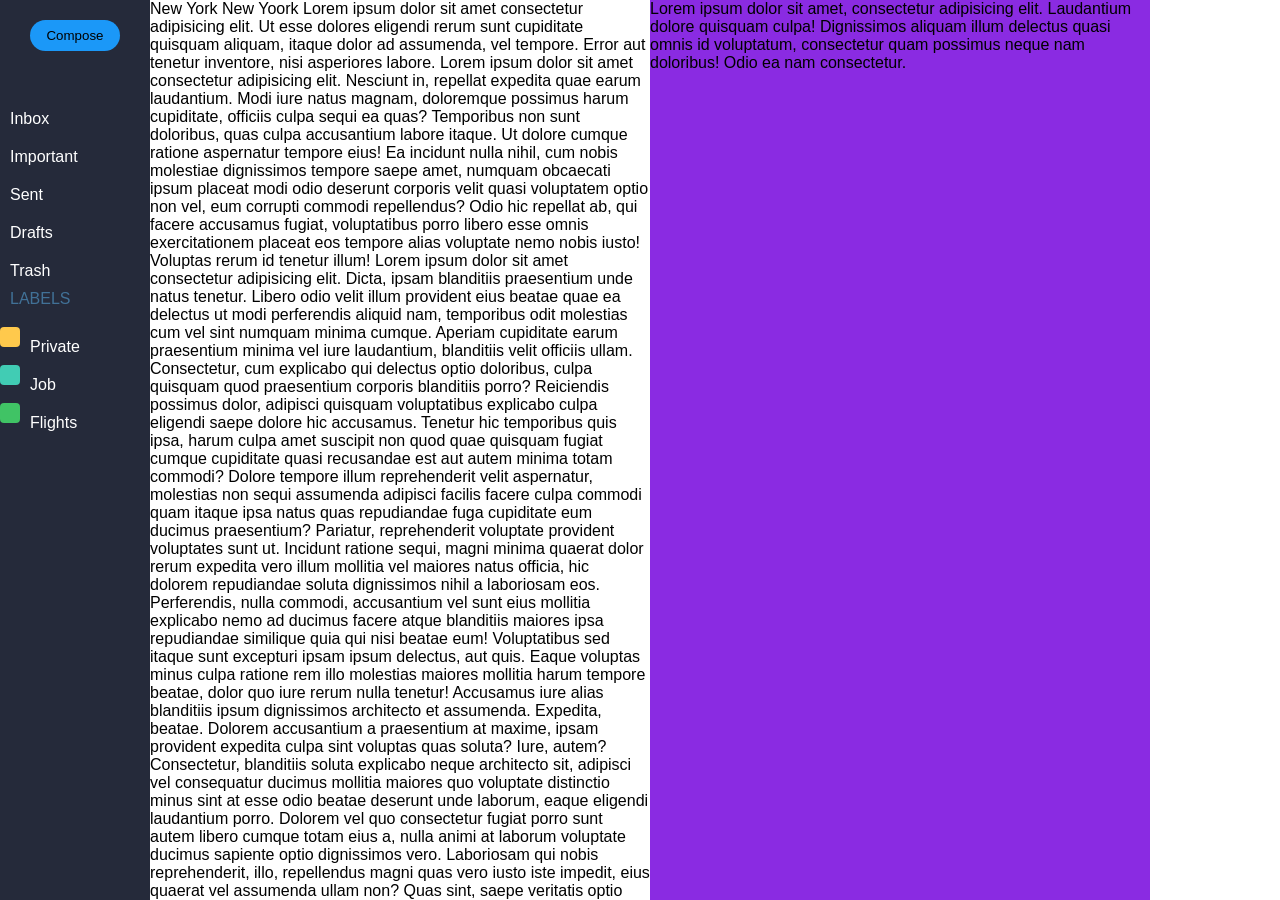
==== 07.04/index.html @ e597de8a "08.04" ====
<!DOCTYPE html>
<html lang="en">
<head>
    <meta charset="UTF-8">
    <meta http-equiv="X-UA-Compatible" content="IE=edge">
    <meta name="viewport" content="width=device-width, initial-scale=1.0">
    <title>Document</title>
    <link rel="stylesheet" href="style.css">
</head>
<body>
    <div id="menu1">
        <div id="b">
        <input type="button" value="Compose"id="button">
        </div>
        <div id="list">
        <p class="p1">Inbox</p>
        <p class="p1">Important</p>
        <p class="p1">Sent</p>
        <p class="p1">Drafts</p>
        <p class="p1">Trash</p>
        </div>
        <div id="labels">LABELS</div> 
        <div class="line"><div class="colors" id="col1"></div><p class="p2">Private</p></div>
        <div class="line"><div class="colors" id="col2"></div><p class="p2">Job</p></div>
        <div class="line"><div class="colors" id="col3"></div><p class="p2">Flights</p></div>
    </div>

    <div id="menu2">
        <div id="menu2left">
            <div class="mail">New York New Yoork Lorem ipsum dolor sit amet consectetur adipisicing elit. Ut esse dolores eligendi rerum sunt cupiditate quisquam aliquam, itaque dolor ad assumenda, vel tempore. Error aut tenetur inventore, nisi asperiores labore.
                Lorem ipsum dolor sit amet consectetur adipisicing elit. Nesciunt in, repellat expedita quae earum laudantium. Modi iure natus magnam, doloremque possimus harum cupiditate, officiis culpa sequi ea quas? Temporibus non sunt doloribus, quas culpa accusantium labore itaque. Ut dolore cumque ratione aspernatur tempore eius! Ea incidunt nulla nihil, cum nobis molestiae dignissimos tempore saepe amet, numquam obcaecati ipsum placeat modi odio deserunt corporis velit quasi voluptatem optio non vel, eum corrupti commodi repellendus? Odio hic repellat ab, qui facere accusamus fugiat, voluptatibus porro libero esse omnis exercitationem placeat eos tempore alias voluptate nemo nobis iusto! Voluptas rerum id tenetur illum!
            Lorem ipsum dolor sit amet consectetur adipisicing elit. Dicta, ipsam blanditiis praesentium unde natus tenetur. Libero odio velit illum provident eius beatae quae ea delectus ut modi perferendis aliquid nam, temporibus odit molestias cum vel sint numquam minima cumque. Aperiam cupiditate earum praesentium minima vel iure laudantium, blanditiis velit officiis ullam. Consectetur, cum explicabo qui delectus optio doloribus, culpa quisquam quod praesentium corporis blanditiis porro? Reiciendis possimus dolor, adipisci quisquam voluptatibus explicabo culpa eligendi saepe dolore hic accusamus. Tenetur hic temporibus quis ipsa, harum culpa amet suscipit non quod quae quisquam fugiat cumque cupiditate quasi recusandae est aut autem minima totam commodi? Dolore tempore illum reprehenderit velit aspernatur, molestias non sequi assumenda adipisci facilis facere culpa commodi quam itaque ipsa natus quas repudiandae fuga cupiditate eum ducimus praesentium? Pariatur, reprehenderit voluptate provident voluptates sunt ut. Incidunt ratione sequi, magni minima quaerat dolor rerum expedita vero illum mollitia vel maiores natus officia, hic dolorem repudiandae soluta dignissimos nihil a laboriosam eos. Perferendis, nulla commodi, accusantium vel sunt eius mollitia explicabo nemo ad ducimus facere atque blanditiis maiores ipsa repudiandae similique quia qui nisi beatae eum! Voluptatibus sed itaque sunt excepturi ipsam ipsum delectus, aut quis. Eaque voluptas minus culpa ratione rem illo molestias maiores mollitia harum tempore beatae, dolor quo iure rerum nulla tenetur! Accusamus iure alias blanditiis ipsum dignissimos architecto et assumenda. Expedita, beatae. Dolorem accusantium a praesentium at maxime, ipsam provident expedita culpa sint voluptas quas soluta? Iure, autem? Consectetur, blanditiis soluta explicabo neque architecto sit, adipisci vel consequatur ducimus mollitia maiores quo voluptate distinctio minus sint at esse odio beatae deserunt unde laborum, eaque eligendi laudantium porro. Dolorem vel quo consectetur fugiat porro sunt autem libero cumque totam eius a, nulla animi at laborum voluptate ducimus sapiente optio dignissimos vero. Laboriosam qui nobis reprehenderit, illo, repellendus magni quas vero iusto iste impedit, eius quaerat vel assumenda ullam non? Quas sint, saepe veritatis optio dicta praesentium atque consequuntur dignissimos? Amet ipsa aspernatur culpa perferendis, atque voluptatum impedit mollitia facere quam rem earum ipsum ipsam molestiae recusandae est perspiciatis a inventore quaerat nobis enim. Ab error voluptates vero animi iure fugiat rem, laborum amet mollitia. Praesentium incidunt omnis minima distinctio! Aperiam, sequi atque quam magnam quia numquam non odio in, consectetur aspernatur labore dicta ipsum facilis! Reiciendis quibusdam totam magni nam doloremque, alias quia velit dignissimos possimus et saepe quam expedita, incidunt adipisci nisi debitis, ducimus assumenda! Corporis quisquam at nisi vitae, iusto a obcaecati expedita saepe odit rerum sequi voluptatum officiis quod odio. Aliquid ab asperiores deserunt minima itaque non cum iusto vero tempore, maxime optio ut omnis dolore placeat aperiam vitae repudiandae exercitationem, quibusdam obcaecati? Reiciendis culpa reprehenderit ipsa, deserunt recusandae non alias quam modi neque quas tempore nam facere ex! Vero sit, architecto quidem assumenda ipsa officia eum provident illum voluptate quasi, doloremque omnis, natus totam explicabo dolor. Molestiae, modi quos ullam quisquam consequatur iusto ab. Laborum dolor earum voluptas quasi ab rerum culpa ducimus quidem harum atque excepturi unde numquam officia corporis voluptates pariatur placeat, eum, ipsam perferendis tenetur vero temporibus. Voluptatem impedit excepturi autem porro eaque tempore quas magnam ex aspernatur, labore optio minus, sapiente, quaerat qui culpa. Optio eius eligendi error accusantium pariatur saepe, deleniti sit consequatur at officiis, repellat magnam obcaecati modi ab? Tenetur facilis ullam quaerat aperiam, earum minus aut dolor saepe quibusdam distinctio officiis veritatis alias iure tempora? Necessitatibus esse corporis repellendus sint fugit, nihil velit ex vel eum quod fuga magnam soluta explicabo ut maxime ullam mollitia voluptas! Exercitationem, tempore fugiat praesentium animi deserunt voluptatem corporis. Ipsum, sunt fuga? Quam corrupti similique officiis? Provident quisquam fuga suscipit, temporibus error quos obcaecati quae eligendi animi quidem laborum sunt nisi! Vel optio aspernatur ipsa reprehenderit officia tenetur, repellat ullam ea voluptas rerum ipsam. Temporibus doloremque corporis nesciunt nobis ipsam illum, excepturi asperiores qui, ullam natus unde tenetur voluptatum optio ratione molestias modi perspiciatis. Hic tempora tenetur aspernatur delectus earum, consequuntur molestiae laudantium eaque omnis ipsum exercitationem placeat sapiente quibusdam? Aperiam voluptatibus rerum ab, nobis quos labore animi ipsum, earum laborum hic iure unde? Eaque voluptas cupiditate reprehenderit quisquam laudantium, sapiente ducimus quos delectus vero, inventore laborum tempora esse molestiae porro ipsum impedit animi iste incidunt. Qui dolorem saepe vero voluptatibus sapiente vel quidem alias nihil expedita voluptatum ab veniam sit iusto eaque natus officia possimus facere, debitis beatae eligendi consequatur et nobis hic totam? Exercitationem aliquam natus ea vero eveniet facere harum perspiciatis voluptate sequi similique distinctio necessitatibus ab possimus fugiat, dolorum dignissimos quam quod consectetur. Sapiente provident eos sint nihil, veritatis ex! Libero, enim. Maxime incidunt tenetur beatae atque accusamus fugit expedita? Fuga, repellat. Nam perspiciatis exercitationem atque quaerat cum quae necessitatibus, mollitia harum numquam molestiae odit saepe, vitae soluta sed optio amet? Repudiandae ea quidem nemo, porro soluta exercitationem beatae amet cupiditate repellat reprehenderit, maiores quis, harum laborum iure cum eos! Perferendis odit commodi sed, minus culpa vitae corporis vero, eligendi incidunt velit nam, nemo quos quaerat soluta asperiores dignissimos eveniet qui praesentium dicta quo deleniti id laborum numquam delectus. Porro, tempore architecto. Et animi molestias voluptatem quisquam sint consequatur necessitatibus adipisci ducimus quibusdam, explicabo saepe aperiam ipsam perspiciatis aspernatur blanditiis quam nemo velit repellendus similique vel culpa at aut nam. Magnam voluptatibus ducimus vero cumque voluptate assumenda quasi commodi iure voluptas architecto esse voluptatum nihil dicta vitae rerum quis, explicabo, aut iste repudiandae recusandae sapiente earum sunt quaerat. Quae nemo maxime voluptatum obcaecati, voluptate explicabo error eligendi voluptas laudantium similique aspernatur distinctio voluptatem temporibus voluptates. Repellendus, laudantium. Rerum exercitationem voluptates aspernatur sunt delectus quia suscipit architecto, atque magnam, ducimus tempora distinctio, harum tenetur quidem. Incidunt recusandae, qui quae commodi rem, quod explicabo consequuntur accusamus id illo minus saepe laboriosam animi ad libero quia voluptatum consequatur ullam. Totam consequuntur, voluptate officia ullam adipisci architecto assumenda, voluptatibus sit harum repellat minus pariatur provident vel, voluptates ad ipsa. Eos voluptas, ipsum odit error fuga aliquam id deserunt non, tempore neque molestias delectus nobis. Esse labore quaerat atque similique explicabo aut? Excepturi modi ducimus omnis molestiae voluptas sapiente consequatur rerum illum atque veritatis ad, eligendi dicta earum! Cupiditate quam vitae amet sapiente voluptatibus ex architecto laudantium excepturi nostrum esse beatae iste magnam deserunt nulla libero vero quia sint, est assumenda voluptas! Architecto minima odit doloribus quasi amet rem omnis, sed quia blanditiis error veniam totam praesentium repudiandae perspiciatis pariatur beatae quisquam! Quo, reprehenderit fugiat! Iusto, doloribus ipsum. Atque veritatis voluptatum reprehenderit molestiae neque totam quis laborum ipsam voluptas itaque ex in vero veniam a accusantium animi distinctio exercitationem deleniti, enim illum. Labore quibusdam, voluptate cumque, maiores dolores reprehenderit at laudantium impedit ratione illo soluta? Neque velit quia distinctio sunt sit assumenda adipisci ut officia, earum illo quo, harum maxime dicta numquam? Quibusdam at obcaecati nobis, nemo asperiores doloremque nulla vero earum maxime minima harum exercitationem explicabo reprehenderit culpa. Impedit eius delectus blanditiis porro ex iusto facilis repellendus inventore alias assumenda placeat qui necessitatibus incidunt nobis rerum sint quisquam, magnam, aliquid ad ipsa quibusdam, minus commodi ullam rem! Reprehenderit quod obcaecati, expedita nisi accusantium dolor maiores, quos quisquam cumque sint eaque assumenda eius! Qui quis consequuntur odio perspiciatis porro ut placeat fugit harum molestias, libero dolore laboriosam ea maxime similique! Ab facilis molestiae ullam quia beatae officia esse enim dolor doloremque. Veritatis accusamus, quam alias nam necessitatibus tempore! Enim, magnam! Corrupti id minima labore esse rem impedit illum repudiandae dolore earum quos, ratione aliquid? Nesciunt mollitia eveniet, veniam est fugiat voluptate saepe non. Dolores error possimus excepturi consectetur illo, omnis iure voluptatum, libero similique enim et aliquid dolorem aspernatur quos nobis provident distinctio quo saepe natus maxime itaque, quibusdam exercitationem consequuntur veritatis. Nulla tenetur possimus, rerum consequuntur quasi nemo reiciendis praesentium corrupti illum quae veniam aliquid quos, perspiciatis pariatur esse, veritatis illo? Recusandae corporis dolorum id illum velit dolores non, beatae deserunt nesciunt totam saepe porro voluptatem est, laudantium quasi odio perspiciatis facere consequuntur reiciendis aliquam rem quaerat quo quia? Odio, rerum quidem. Consequatur a deleniti, nihil iste, possimus, tenetur autem odio aperiam dignissimos fuga iusto quam unde consectetur! Iusto, nihil reprehenderit, earum suscipit error aut provident at repellendus magni commodi veritatis quam dolores exercitationem? Nisi natus, eveniet quae recusandae, debitis consequatur voluptate dolor ducimus ea ad beatae velit expedita mollitia minus, tempora labore dolores nostrum iure excepturi consequuntur sequi? Consequatur nostrum et enim eos repellat, similique, tempore ab veniam molestiae placeat quibusdam quasi aut consequuntur excepturi, illum ex dolore mollitia sint voluptate fugiat quam! Magni reprehenderit soluta beatae ex dolorum. Laudantium, dolorum qui, cupiditate totam maiores vero facilis ipsa debitis iste vitae, voluptatum reprehenderit ad? Repellendus quod tempora placeat sit, unde blanditiis necessitatibus. Perspiciatis itaque blanditiis dicta. Natus eveniet ab similique hic velit praesentium laboriosam corrupti assumenda necessitatibus! Nihil architecto nobis doloremque minima nostrum sint, obcaecati aut ipsa fuga exercitationem quisquam accusantium iure! Voluptatibus iure aut in sint tenetur saepe exercitationem aliquid odio quod quaerat quisquam quidem at quasi vero pariatur dignissimos dolorem ut recusandae accusamus ipsa blanditiis, perspiciatis culpa. Id labore voluptates doloribus perferendis atque magni dolor quod ipsum, voluptatum distinctio placeat nam officia, numquam voluptas. Quam, repellendus. Accusamus facere sunt in magni consectetur distinctio quam quas dolor qui consequatur, explicabo rerum ipsam eius non ea iste aliquam molestias molestiae! Magni adipisci eveniet facilis cumque. Tenetur repudiandae optio voluptas cum delectus asperiores deleniti vero eum ullam fuga libero saepe, voluptatum nesciunt voluptatibus, quod repellat labore modi magnam. Veritatis, accusantium adipisci nostrum necessitatibus, ipsam omnis harum recusandae voluptate sit, optio beatae sint numquam laborum minus. Esse earum nesciunt quasi, a adipisci iure minima neque dolore deserunt nulla quam consectetur id, expedita, alias dolorem quas ex at vitae ducimus soluta autem ipsam sed reiciendis aliquid! Odit placeat repellendus laboriosam vero. Cumque itaque accusamus exercitationem totam id debitis, rerum minus nisi, accusantium facere nam! Tempora amet, aperiam assumenda doloribus aliquam eius quidem natus alias necessitatibus consequuntur! Ipsum, optio officia nam fugit exercitationem deserunt aliquam rem. Magni ratione ducimus itaque! Quas impedit voluptatem illum cumque odit incidunt dolores ea eaque eveniet quaerat, doloremque, sint vero numquam facilis deleniti rem! Ipsam saepe laborum beatae nostrum corporis dolorem doloribus vel harum error molestias possimus maiores iure, vero voluptate soluta nulla? Laboriosam asperiores voluptates, temporibus accusamus alias aliquid recusandae aperiam dolore quisquam molestiae optio velit iure ut maiores quibusdam ullam, iste incidunt itaque vitae. Dolor eum labore, nemo dolores cum nulla, eveniet modi delectus itaque, qui eaque. Perferendis ducimus reprehenderit aspernatur neque esse ratione nisi id iusto debitis, quas, commodi corporis at tempora? Eum, ad placeat! Consectetur, ad, asperiores, inventore consequatur vitae architecto rem reprehenderit quos fugit hic expedita! Ipsum, repudiandae. Qui accusantium accusamus atque. Nesciunt minus illo nam corporis placeat officiis sequi dolorum delectus, quas tenetur velit tempora reprehenderit fugiat excepturi ab nobis iure quidem est sit porro temporibus repellendus. Veniam velit autem similique expedita quasi dolor, perspiciatis hic magnam? Aperiam omnis quas ipsam molestias dicta laboriosam ex exercitationem tempore qui optio maiores illum id, quibusdam explicabo eum sit voluptatem, quaerat sunt! Vitae, ratione optio nam provident nobis eveniet ipsum! Odio commodi molestiae adipisci temporibus nulla! Ipsum quae illo architecto non magni officia voluptate! A cupiditate veniam optio eum magnam odio. Ut suscipit magnam et dolorum natus impedit animi cum ipsa, iure est ad odio earum beatae ratione tempore rerum ex expedita. Tempora ut iure harum? Dolores consequuntur sed vel illo facere doloremque quaerat asperiores quasi laborum hic fugit, esse ab laboriosam aperiam, officiis in perspiciatis? Soluta, totam numquam enim cupiditate cum veniam ipsa corporis nesciunt voluptate dolorem vel officia expedita molestiae fuga consequuntur atque autem. Rerum, voluptatibus in? Voluptates ad aut, nesciunt modi pariatur incidunt molestiae molestias, minus magnam sunt odit aperiam adipisci consequatur reprehenderit nam accusamus quam perferendis dignissimos possimus quisquam eum obcaecati alias itaque quos. Recusandae harum omnis laboriosam, ad molestias ea iusto adipisci alias ratione quam sit explicabo veritatis aperiam dolorum deleniti suscipit necessitatibus, nulla praesentium veniam repudiandae. Commodi, corporis ut optio ipsum natus veritatis quae cumque, vitae ipsam quaerat veniam? Consequatur rerum illo dolores quis a consectetur corporis, explicabo alias iusto voluptates voluptatum quisquam quo expedita asperiores, aliquid error quidem ex vero tempora nihil. Facilis voluptatem totam veritatis nobis veniam. Suscipit veniam, consequatur provident animi harum molestiae vero earum error id vel numquam, porro, pariatur nemo natus iste. Consectetur autem unde quasi inventore! Blanditiis libero est totam reprehenderit cupiditate laboriosam amet maxime deleniti nulla ducimus architecto sapiente, inventore quisquam. Eligendi magni tenetur sit! Odio iste rem dolore aliquid hic libero impedit minus officiis tenetur quibusdam ut illum totam nihil magni a eaque consectetur, consequatur ducimus corporis rerum omnis tempora! Obcaecati numquam aliquid perferendis iusto magnam ducimus quae ratione iste. Necessitatibus aliquid soluta nemo at id? Eum amet repudiandae deleniti ipsa tenetur veniam magni voluptates numquam natus harum aut magnam molestias soluta iste, cum laboriosam assumenda modi voluptatem temporibus sint hic est qui nihil non! Eaque libero ut, repellendus fugiat suscipit vero nobis! Est, sapiente! Dolorum, laborum ad? Fugit quo, asperiores odio hic vel temporibus non iure, facilis earum architecto, recusandae ad necessitatibus quos suscipit deleniti soluta consequatur eos labore doloribus corrupti consectetur! Ab culpa et quod maxime aliquam id beatae delectus pariatur numquam in ducimus impedit omnis accusantium nobis ad eaque aspernatur quaerat est repellendus, dolor dolores possimus. Dicta incidunt qui eum tempora, quod quis tempore sit porro cupiditate voluptatum facere soluta totam consectetur. Expedita quam autem, cum inventore nostrum reprehenderit tenetur natus voluptates quia est eaque earum, in rerum dicta libero quod at quae unde? Eaque libero placeat asperiores beatae iusto in sed, enim nam ab ad labore voluptas commodi nihil neque ut fugiat eveniet doloremque esse quo! Culpa, maxime dolorem consectetur necessitatibus qui, quas fugiat modi eum natus praesentium porro sunt unde in tempore officiis eligendi. Quos mollitia laborum repellat alias nam sapiente blanditiis quasi perferendis, pariatur natus, expedita, vitae voluptatum placeat iure earum impedit doloribus ex? Eius animi dicta vitae molestiae voluptatibus corrupti quasi laborum magni, veritatis officia sapiente ab odit at asperiores ratione nulla modi, exercitationem accusamus minus totam enim sit aperiam. In, necessitatibus eligendi suscipit vitae eum nulla itaque et cum voluptate quisquam voluptatum veniam alias perspiciatis quis sequi eos, eius, quae dolorem velit iste modi quia laborum minus tempore? Placeat architecto eum similique doloribus voluptas? Facilis beatae explicabo, maiores asperiores iure officiis minus dolor modi, voluptatum ab aspernatur? Veniam reiciendis facilis asperiores labore voluptatem quasi fugiat culpa? Omnis dolore provident similique eligendi unde qui harum impedit tenetur veritatis molestiae ipsa non in magni quo, consequatur vel nesciunt libero id facilis nobis aspernatur consectetur quia? Sequi fugiat iusto animi sint magni neque assumenda minima tempore expedita eaque totam, quos asperiores? Enim aspernatur blanditiis consectetur nulla illo natus ipsam reiciendis, beatae provident cupiditate esse laborum qui ducimus dolore sint ratione quisquam amet aliquam ab mollitia explicabo? Id error tempore rem porro pariatur in consequatur praesentium itaque facilis? Molestias suscipit, autem fugiat necessitatibus quis, pariatur doloribus iusto vero a, illo nisi in libero accusantium quod culpa omnis aliquid corrupti aspernatur quos dolores ipsam. Temporibus omnis eius qui, repudiandae repellat, odit, assumenda ullam commodi sapiente consequuntur quidem debitis non deserunt natus deleniti saepe magni cupiditate? Pariatur voluptatibus quae, corporis adipisci aliquam quasi, consequuntur magnam modi dolorem cupiditate rerum laboriosam animi accusantium. Voluptatum qui sed, laudantium beatae cum vel dolorem labore vero eos sit commodi cumque pariatur est repellendus ratione? Maiores reprehenderit eligendi, maxime ab inventore magni unde iste eius voluptates, nisi dolores sapiente provident esse quas aliquid doloribus nam quis? Similique eum vel harum earum animi at accusamus dolore magnam architecto, omnis amet commodi. Quidem sequi harum dignissimos dolores quam debitis atque corrupti minus ducimus amet architecto fuga ratione placeat ipsum mollitia ut repellendus nam, iure accusamus excepturi! Ad nihil veritatis fuga voluptates, voluptatem magnam laborum necessitatibus architecto cupiditate vero officia atque alias dignissimos, reiciendis rerum aliquid? Quos velit ad magnam architecto sapiente, neque, voluptatum sit veniam tenetur dolorem nemo maxime est eos. Doloribus modi, asperiores deleniti animi eum ipsa quos magnam ipsam exercitationem, accusamus amet quasi? Est impedit eligendi nam, id eum delectus cumque voluptas doloribus tempora magni autem, obcaecati assumenda ducimus ea molestiae, consequuntur totam voluptate sed reprehenderit qui quaerat velit? Consectetur unde recusandae reiciendis debitis saepe voluptatem incidunt consequuntur nesciunt soluta asperiores ea corrupti dolorem mollitia quos dolorum quibusdam esse porro ipsa laboriosam, omnis cupiditate! Sequi quod adipisci alias iure magnam perferendis culpa. Aliquam maxime fugit minima fugiat itaque autem natus dignissimos ipsum distinctio molestiae placeat blanditiis nostrum saepe repellendus fuga, assumenda facilis alias sapiente laboriosam veritatis accusantium exercitationem tenetur cupiditate at! Quibusdam tempora magni inventore! Neque soluta ea temporibus necessitatibus adipisci, sapiente, maiores voluptatibus error dolores laborum mollitia quam. Dolorem laboriosam excepturi perspiciatis illo corrupti, mollitia hic nisi, a explicabo accusamus quia natus neque voluptas id atque nemo vel dolor qui culpa facilis. Iste ipsam et impedit eius totam eveniet, nemo qui pariatur hic velit beatae architecto suscipit commodi quaerat fugit molestiae id! Minima minus consectetur placeat tempore ratione, possimus temporibus debitis at quibusdam nesciunt amet atque a illum maiores commodi ipsum esse incidunt labore itaque, dolore sint cum adipisci, aperiam odit! Veritatis facilis nulla labore ut placeat necessitatibus, magnam nisi, ad laudantium deleniti aspernatur. Exercitationem, dolor dolorum? Aliquid qui, corrupti aperiam, repellat consequuntur dolores totam nostrum deleniti maiores perspiciatis voluptatum sunt libero doloremque natus maxime eum, ipsum a deserunt exercitationem nemo ut inventore. Aut assumenda incidunt inventore consequatur maiores. Id veritatis minima consequatur odio saepe voluptates, doloremque numquam in dolorum earum adipisci impedit sapiente quidem quo quam pariatur est quas, placeat unde, vero eveniet? Repellendus laudantium hic ut accusamus accusantium sunt, doloremque ipsa quis? Ipsam repellat dignissimos dolorem laboriosam quibusdam mollitia eum incidunt veritatis provident debitis, voluptate dolor, iste a. Laboriosam nisi mollitia laborum, aliquam adipisci magnam nostrum vel quis ex consectetur minus pariatur modi provident. Temporibus culpa excepturi voluptatum autem ducimus! Cum ipsa nulla dolorem odit. Nam ut ipsum tempore quo cum similique incidunt amet doloribus corporis tempora fugit cupiditate magni, dolorem beatae iure mollitia eum veritatis doloremque illo suscipit ad dignissimos? Fugit nesciunt unde culpa illum cupiditate aliquid consequuntur id nostrum pariatur, animi optio dicta eveniet quasi harum aperiam! Accusantium, optio. Ut hic ex quis tempora, fuga eligendi exercitationem consectetur veritatis distinctio excepturi! Adipisci sit, voluptates inventore, id repellat nam maiores consequuntur deserunt sint itaque sed facilis blanditiis eos, iusto molestias ipsam quia aliquam quidem dignissimos odit neque velit rem! Harum vitae, excepturi explicabo beatae autem ratione tempora ipsam voluptatem deserunt repudiandae quia eius ipsa odit in quas officiis esse magnam hic tempore nam enim? Corporis laborum reiciendis quo alias, magnam atque, ullam omnis similique perspiciatis eius ipsam natus inventore rerum ut numquam excepturi saepe reprehenderit aliquid, nesciunt cumque laudantium vitae. Quasi animi, esse optio, voluptatum aliquam vero minus perspiciatis facilis nesciunt error doloremque at mollitia. Voluptates, qui asperiores. Officiis reiciendis ea eos? Praesentium necessitatibus, ipsam ex dolorem qui maxime laudantium beatae aliquam commodi aperiam. Officiis aliquam dolore est cumque necessitatibus cum tempore asperiores voluptas possimus aliquid. Omnis maxime incidunt voluptates quibusdam tenetur odit ducimus dolorum suscipit tempora corporis, asperiores quaerat, harum dolore ullam dolores. Eius consequuntur voluptate numquam! Rerum quia officiis quisquam at vel. Eius maiores pariatur magnam magni facilis laudantium in omnis nemo quis fugit quidem iusto iure minus, dolores qui impedit hic commodi beatae iste eligendi blanditiis voluptates? Eligendi repudiandae, praesentium sequi quasi obcaecati ab recusandae pariatur temporibus nisi quo, quas officiis quaerat, alias esse. Fugit pariatur recusandae aliquid dolor magni sunt ab eum sed labore unde obcaecati, nesciunt nihil voluptates officia qui rem, optio hic corporis harum dolores. Cum soluta minus officiis architecto sint, ratione nihil illum sapiente delectus neque. Nesciunt optio explicabo, eius, impedit animi mollitia dolores officia sit quas dolorum quo sed itaque dicta voluptate possimus ea minima, est quasi. Reprehenderit, harum. Ut quidem aliquid corporis omnis quos consequuntur numquam eligendi, optio totam ratione rerum nobis non quo nam natus perferendis ad blanditiis dolorum assumenda dolore eos molestiae. Quo aliquid magni accusamus voluptas, alias nostrum perspiciatis consequuntur temporibus quae sequi esse eveniet quod vel nulla nisi laboriosam eligendi similique accusantium. Veniam voluptate officia fugiat quia. Porro ipsum in officiis assumenda, delectus eius? Impedit quasi sint commodi, omnis magnam illo dolore, hic minima explicabo earum assumenda nemo perferendis corrupti, vero deserunt! Recusandae esse quibusdam dolorum, totam culpa aliquid odit, eum minima ullam quae nihil hic, quisquam alias repellendus. Impedit ex quo temporibus repellendus exercitationem ab cum voluptatem omnis, porro nulla sit aliquam libero quidem quis commodi quod expedita esse consequuntur laudantium molestias earum incidunt? Quas eius aspernatur laudantium tenetur quos doloremque illum quod maiores neque deleniti quidem repellat, facere illo doloribus aperiam ex maxime est amet labore in dicta, quisquam rem! Aspernatur, magni fugit atque minus incidunt, voluptates quis iure veritatis quidem earum at consequatur sequi odit quibusdam iusto magnam porro voluptatum doloremque. Quidem inventore in consequuntur porro vitae ducimus incidunt dicta culpa excepturi numquam perferendis animi nostrum sapiente soluta veritatis, dignissimos ullam ipsa! Molestiae deleniti corrupti amet nobis fugit! Ex, ducimus quos aliquid qui delectus alias eos labore veritatis eaque consectetur non quia est laboriosam dicta, asperiores hic inventore consequatur vero illum impedit eligendi reiciendis nesciunt? Neque, ea facilis aliquam quam velit, error sit ullam eligendi ut, quae beatae debitis? At magnam aspernatur exercitationem modi fuga nobis reiciendis rerum, pariatur et odit maiores numquam nihil, delectus repudiandae saepe ratione quod, rem nostrum aut. Laudantium est hic nobis earum, sit quae, ex, harum voluptas unde ullam veniam necessitatibus nam facere dolore alias accusantium esse magni delectus placeat corporis reiciendis at iste libero possimus? Iusto illo maxime nihil delectus magni non similique dolore dolores libero nulla ad qui, enim modi, rerum quisquam aliquam iure voluptates velit natus recusandae atque numquam officiis deleniti quos! Quo, tenetur quidem? Optio cupiditate omnis praesentium, consectetur labore, voluptas ut sequi sunt, nam esse maiores non quos? At quis ipsum tempora consequatur, sunt deserunt tempore ex perferendis laborum quae a voluptate recusandae nihil architecto voluptas commodi eligendi debitis aut totam temporibus? Odio molestias, sunt voluptate dicta minus dignissimos soluta fugiat quibusdam tempore in ipsam! Laboriosam, porro. Ad quis tenetur ut omnis, magnam consequatur aspernatur distinctio, optio eos, ex similique! Omnis neque ad corporis quia doloremque tempora repudiandae ullam nisi exercitationem dolore sint blanditiis nesciunt odio veritatis, quod, repellendus fugiat impedit voluptate iusto odit provident laudantium atque! Nostrum odit architecto voluptate molestiae. Necessitatibus delectus commodi hic porro a minus, ad, fugit sunt cumque deserunt ut! Modi nisi esse impedit. Inventore similique perferendis enim laudantium exercitationem reprehenderit doloribus temporibus! Sed ab, voluptate neque dolorum nobis ipsam autem libero odio beatae. Soluta sapiente nihil, mollitia molestiae vero provident pariatur eius cum facere quae sit praesentium deserunt enim repellendus voluptatem assumenda ipsa veniam eos fugit similique quis dicta harum blanditiis expedita? Eveniet deleniti, consectetur sequi dicta dolores quia dolorum provident, modi unde, eum qui. Sit iure ullam odio. Aliquid, optio. Suscipit velit ut modi ea, illo doloribus quaerat voluptates, fugit nam minus minima molestiae, enim aliquam nihil? Tenetur, consequuntur. Consequuntur culpa non exercitationem quia eum quas atque quasi aperiam suscipit nobis amet, ea maxime. Exercitationem aliquid consequatur minus facere nulla! Cumque corrupti unde maiores similique numquam repudiandae est? Quos eum, culpa velit repudiandae autem sapiente beatae adipisci obcaecati similique consequatur nam iusto iure voluptatibus, commodi a minus laborum eaque ipsam at quidem possimus saepe repellendus? Possimus corporis numquam quidem mollitia quo quam velit nisi, reiciendis fuga iste suscipit deserunt qui repellendus et aspernatur, delectus consequatur a porro fugit ducimus perspiciatis sequi ea hic voluptatum. Omnis amet velit praesentium quae. Asperiores sit adipisci, molestias ullam suscipit dolorem at, nam omnis tempora dolores ab consectetur soluta magni quos reprehenderit iure commodi facilis tenetur nisi placeat quas beatae! Eveniet maiores quod, cupiditate vero aperiam distinctio temporibus tempora obcaecati sint, nemo hic vitae dolorum omnis ipsum consequuntur? Nam repudiandae provident perferendis praesentium molestias dolorem ut adipisci magni, aut esse molestiae quis architecto! Optio voluptatibus voluptate doloribus repellat nemo, accusantium esse corporis magni culpa? Adipisci voluptatibus ab cupiditate vitae nisi. Explicabo dicta omnis hic quisquam. Qui esse aliquid error ratione necessitatibus, nostrum magni ipsum itaque eligendi a ea molestias tempora? Quia, earum exercitationem ratione quo sit facilis tempore veritatis? Ipsa quos numquam, aliquid mollitia doloremque eos cupiditate labore assumenda dolore aut dolores asperiores quae? Eligendi natus magnam, amet at veniam distinctio, quaerat possimus itaque, quae obcaecati porro expedita harum voluptatem doloribus dolorum quisquam! Sequi esse doloremque dolores eum veniam ad quisquam? Consequuntur assumenda exercitationem rem tempore ratione blanditiis vel pariatur, accusamus vitae? Quae voluptas aliquam culpa cum? Illo expedita, recusandae odio nesciunt excepturi suscipit voluptatibus cumque rerum laboriosam alias dolores dolor, consequuntur deleniti odit non asperiores commodi maxime esse vero illum sed quasi. Veniam ipsum iste nisi voluptatibus corporis illum, accusantium doloribus mollitia, odio voluptates praesentium sint quam. At ullam fugit corporis id repudiandae, expedita, atque, nihil eligendi et voluptas deserunt ipsam maxime molestiae accusantium fuga quam voluptatum dolores quis error eius ratione officia a? Maiores dicta cupiditate maxime. Quas accusamus consequuntur dolor iusto quaerat hic facere ullam quia nesciunt. Omnis deleniti voluptatibus molestias non id a. Deserunt deleniti eos provident praesentium a nulla suscipit repellendus? Sint animi autem tempora nostrum quisquam ratione amet, aperiam blanditiis, explicabo accusamus perspiciatis soluta fuga tenetur accusantium expedita hic maiores iusto! Obcaecati quia sequi aut fugit accusamus explicabo fugiat id voluptate perferendis aperiam cumque ipsum autem cum ad in laudantium laborum voluptas, ipsa repellat. In maxime nisi, magni accusamus eveniet quam sit error, cum beatae expedita laudantium odit dolorum amet dignissimos sunt, quod natus ratione omnis maiores. Facere velit reiciendis minima! Saepe architecto iusto, ea maxime cumque provident, reprehenderit, expedita ad ratione veniam in amet. Magnam debitis dicta nihil laudantium ipsam, animi similique architecto vel natus voluptas cupiditate corporis molestiae nemo cumque? Commodi saepe ex perferendis laudantium nobis. Dolores, eum minus. Culpa ratione, sequi distinctio ex delectus quasi nam fuga tempora odio modi totam omnis voluptates iure quaerat deserunt necessitatibus facilis minima provident quod quidem sed reprehenderit pariatur, nesciunt vel? Nesciunt ipsum officiis, voluptate quasi iusto laudantium ea nisi temporibus! Similique odit aliquid exercitationem inventore pariatur voluptas assumenda ducimus quidem dolorum! Deleniti aut nihil unde fuga enim non. Harum, excepturi. Deserunt alias dolore ipsa, repellendus temporibus delectus aperiam in maiores eos sit quaerat repudiandae veritatis qui corporis adipisci esse consectetur neque commodi animi consequuntur nesciunt! Similique, id? Exercitationem expedita nemo aperiam nulla amet accusamus, eveniet eaque culpa doloribus blanditiis ex possimus aut rem minima placeat cumque beatae pariatur asperiores dolores distinctio quod, corrupti odio! Magnam, et minus explicabo, iure id nisi maxime odit velit officiis, dolore aut eum sint obcaecati ut vel doloribus? Deserunt velit tempore alias consequuntur numquam libero voluptatum quaerat possimus excepturi placeat sed, totam perferendis quidem ipsa vero ex ut error laudantium illum! Temporibus tempore molestiae harum? Accusantium, dolorem at earum praesentium magni eligendi ullam modi explicabo asperiores illo dolore facilis eaque sunt molestias placeat, odit incidunt. Voluptatum et quaerat pariatur earum error quibusdam sed sit odio quidem saepe, modi non praesentium beatae ad dolore quas. Labore consectetur esse repellendus reiciendis officia, error voluptatem consequatur corporis, eveniet, quae corrupti est ducimus pariatur incidunt sapiente blanditiis repellat hic ipsam necessitatibus! Magnam corporis libero delectus labore saepe, reiciendis temporibus voluptate debitis reprehenderit atque corrupti repudiandae totam quam excepturi eius sed repellat dolorum expedita aspernatur maiores placeat facilis eum. Dolorem, officiis magnam quos inventore quibusdam asperiores repellendus praesentium ad fuga, provident fugiat neque illo perferendis ipsum debitis, odio ex mollitia iusto! Iusto quas fuga, suscipit numquam ipsam, at id fugiat maiores ducimus velit maxime aspernatur accusamus nostrum necessitatibus. Dolorum est voluptatem ut perspiciatis earum aut ad ipsum dignissimos quas impedit doloribus voluptas dolorem quae natus quaerat iusto adipisci ab quo praesentium tempora delectus, modi at? Iste error iure enim mollitia exercitationem nihil quo, perspiciatis inventore ea in similique! Veritatis vero, atque iure delectus provident sequi adipisci, porro iusto laudantium ducimus autem? Ducimus reprehenderit voluptatibus quod, illo porro corporis eum vero, accusantium rem magnam voluptas ipsum placeat tempore, adipisci minus. Velit asperiores ipsa repellendus excepturi ducimus sit quo dolorem iste dignissimos, at inventore officia sunt? Nihil recusandae fugiat soluta autem at voluptate. Repellat corporis tempore quidem provident ab aspernatur laborum libero quasi dolorum, blanditiis ut rerum voluptates, nobis, temporibus similique. Architecto magnam similique id modi omnis provident incidunt voluptatibus aut excepturi impedit quaerat fuga vel nisi blanditiis nihil, quasi, dolores, iste nesciunt. Laudantium, non maiores illo vitae, ab impedit itaque modi facere rem beatae animi earum magnam eligendi eum aut amet perspiciatis libero eveniet explicabo enim necessitatibus. Iste, laudantium tenetur. Fuga labore earum atque quibusdam nam eum esse eveniet? Dicta dolorem quam quisquam libero! Est incidunt illum hic culpa saepe, impedit possimus! Quibusdam repellendus excepturi ab eum rem assumenda laborum nobis aperiam nisi. Atque, rerum unde alias placeat aliquam, dolore repellat officiis ea beatae soluta rem eveniet maiores? Obcaecati quae aspernatur, incidunt dolore modi fugit a qui veritatis quidem facilis eius! Quas delectus suscipit deserunt voluptate necessitatibus similique beatae nisi fuga ducimus adipisci, eos maiores quasi iste vero! Id quos consectetur in repudiandae inventore cumque nam facere esse laborum vero quo similique minima vel voluptatum sint autem veniam ullam, expedita aliquid ad et reprehenderit, impedit atque saepe. Iste, distinctio veritatis tempora modi aut nemo quibusdam minus porro, dignissimos, labore fuga consequuntur facilis blanditiis molestias nostrum ab optio atque. Vero id iusto iure eius veniam. Quidem velit dolor repellat neque aspernatur iure repellendus laboriosam praesentium ipsam, quae libero vitae incidunt ratione optio quis recusandae. Reiciendis, qui? Cumque ratione, dolores dolorum id repellendus iure doloribus illo eaque, sequi quia odit quae harum obcaecati incidunt animi quos nihil autem dolor? Consequatur magnam, labore molestias nisi dicta consectetur, veritatis inventore voluptatibus ipsam ad quis dignissimos vel aut quod cum, quae rerum nulla est. Sed quas, ipsam culpa atque ullam doloremque voluptatum sint laudantium perferendis quidem cupiditate esse eius aliquam nihil sequi non aliquid tempore delectus, blanditiis minima? Libero suscipit unde explicabo vel amet nesciunt ratione vero eius quis nostrum distinctio necessitatibus quibusdam, quod, quidem quisquam. Repudiandae accusamus voluptatibus impedit est doloremque iste repellat id nam at omnis rem natus, nesciunt expedita esse eveniet quae ab tempora facilis placeat blanditiis eum nulla. Distinctio quis officia debitis quod, pariatur fugiat veniam placeat nesciunt cupiditate animi optio voluptas impedit totam reiciendis hic, nostrum sint ullam amet soluta nemo. Architecto dicta itaque ut consequatur corporis ea impedit dolore quidem optio, deserunt explicabo reprehenderit corrupti necessitatibus veniam? Cum, officiis sed. Nobis fuga, placeat optio eveniet similique quas qui maiores, modi, iste sint doloribus? Quae voluptates facere atque pariatur ut laboriosam soluta veritatis! Praesentium delectus ipsum, dignissimos itaque natus possimus voluptatum officiis? Dolorum amet, delectus quam illum consequuntur architecto voluptatum tempora vero impedit qui libero incidunt sunt dignissimos fuga temporibus in sed quisquam vitae? Eum beatae doloremque nemo unde dicta perspiciatis corrupti laboriosam vitae, repudiandae tempora numquam. Laudantium voluptas asperiores cupiditate eum natus incidunt accusamus reprehenderit sapiente iusto. Nulla quis corporis illum facere, veniam quisquam asperiores qui consequatur veritatis necessitatibus maxime dolorum possimus inventore ipsam temporibus iusto unde maiores nemo accusamus vero? Tempora error est magnam, dolorum pariatur, possimus, rerum earum ad obcaecati quibusdam totam accusantium. Neque necessitatibus veritatis alias illum modi voluptas possimus quam similique culpa. Ea accusantium laboriosam maxime fuga accusamus obcaecati explicabo voluptatum provident magnam! Architecto fuga ipsum ea at animi, dicta incidunt sunt modi porro eaque voluptate molestiae vero labore adipisci. Autem dolor molestiae, odio doloribus quisquam laboriosam aperiam cumque praesentium pariatur reiciendis ab fuga harum reprehenderit enim, doloremque at ex! Dolore reiciendis veniam soluta sint quia hic blanditiis architecto voluptas magni praesentium delectus eos autem, tempore eveniet temporibus error omnis deleniti in optio? Libero, architecto magni harum dolorum praesentium reiciendis cum possimus perspiciatis excepturi debitis adipisci similique maxime officiis nostrum quaerat reprehenderit neque ducimus explicabo culpa. Quam nesciunt voluptatum, officia, hic ipsa quis necessitatibus ducimus quisquam distinctio nam quaerat, ut esse provident obcaecati id alias ab debitis suscipit vel expedita illo perferendis. Ullam, quod fuga facilis, exercitationem nesciunt delectus laboriosam aspernatur et quam quis aliquid tenetur dolorem officiis sunt nisi. Dicta similique fuga totam ad accusantium, perspiciatis assumenda dolores rerum nam praesentium reprehenderit eveniet animi quae tempora id excepturi quibusdam a est delectus? Beatae sequi unde quidem nesciunt voluptatibus doloremque praesentium enim, corporis ea, cumque eveniet a et autem repudiandae aspernatur itaque porro ipsa impedit placeat quis error cum quod? Rem neque culpa vero sunt exercitationem et possimus non qui quasi placeat officiis perspiciatis ipsam eius porro natus, mollitia, voluptatum in consectetur nam dolores impedit quas! Veniam dolores cum iste. Doloribus, nesciunt. Eaque perspiciatis laboriosam ipsam aperiam natus quaerat debitis quisquam consectetur voluptas repellendus sint deserunt maxime enim modi doloremque iure odio vel repellat, in cum. Et cum porro fugiat magni officia aliquid beatae vel laboriosam molestias id! Saepe nihil, ea, suscipit, omnis doloremque dolorum tenetur distinctio et quaerat a ratione? Rerum illo velit harum id similique, fugiat voluptates officiis maxime! Voluptatibus, quasi doloremque dolorum qui earum commodi animi voluptates, quibusdam reprehenderit aliquid, quam dignissimos! Accusamus inventore, quo suscipit vitae quas beatae dignissimos error quidem corporis nesciunt illo ad, commodi delectus aut. Modi hic quia unde dolor ducimus corrupti neque assumenda praesentium atque ad id dolore exercitationem dolorem nam quae corporis molestiae cum harum voluptatum, inventore earum fuga minima. Voluptatibus soluta aliquid fugiat, earum voluptates aperiam adipisci. Doloribus iusto distinctio aut quam veritatis quisquam, doloremque voluptatibus quidem perspiciatis alias delectus sequi, praesentium repudiandae adipisci aperiam eos! Dolores dignissimos, eos sint eius voluptate veniam minima, nulla blanditiis quia nesciunt quod at est culpa neque? Officiis provident nihil eligendi. Sint accusamus rerum natus, quia voluptas ipsam quos necessitatibus aperiam veniam consectetur atque doloremque non molestias nobis, aut saepe? Quasi, accusamus? Reiciendis corporis ipsam saepe velit eveniet dolores architecto ipsum eos nisi doloremque repudiandae, voluptatem, debitis earum assumenda explicabo rerum adipisci voluptate nostrum cupiditate sunt. Amet, officiis voluptatum autem quisquam mollitia quibusdam id! Vitae et facere possimus distinctio provident quam quod debitis vel dolorum blanditiis veniam eveniet ullam expedita obcaecati, laborum quasi eos ab. Corrupti, cum ut maiores sunt sit consequatur perspiciatis explicabo aliquid unde nostrum, autem pariatur reiciendis sint delectus molestiae obcaecati. Laboriosam eius aut hic, incidunt dolore minus qui pariatur officiis necessitatibus praesentium quam nostrum, ullam obcaecati ducimus magni cupiditate totam! Fugiat dolor in ipsum ad harum rem quas pariatur vel distinctio laboriosam cupiditate eaque, optio, ex veritatis minus? Eveniet nemo, molestiae sapiente, eos ex facilis, unde ipsam dignissimos sunt facere quaerat! Beatae dolorem animi voluptatem quis recusandae itaque explicabo voluptatibus quas, quae eaque odit, aut eligendi, provident libero nihil dolor ullam modi! Placeat accusamus laboriosam nemo eum, sunt amet hic, dolores natus, architecto deleniti ipsum quasi quos laudantium labore repellat? Cupiditate maxime praesentium eius sequi repudiandae aspernatur recusandae sunt? Soluta dolorem tenetur et modi voluptates voluptate sunt veritatis a atque veniam fugiat culpa laudantium iste, quidem vero aliquam sed minus aspernatur voluptas. Libero itaque aut ullam repellendus doloribus voluptates alias placeat debitis ipsum? Quia, delectus. Voluptatum dolor ducimus, voluptatibus quidem tempore tenetur dicta obcaecati voluptas perspiciatis in enim consectetur, dolorem doloremque cum. Corrupti delectus, modi omnis quisquam blanditiis rerum porro dolorum explicabo atque enim minus necessitatibus ratione rem maxime velit doloribus? Nihil, nostrum aperiam? Ipsa, doloremque sed repellat sunt perferendis cum repudiandae adipisci. Similique amet pariatur doloremque illum odit molestias nisi quibusdam facere. Quis rerum maxime ea nulla cumque animi debitis obcaecati iure libero, aliquam fugiat delectus doloribus porro pariatur, laboriosam corrupti quibusdam ipsum. Perferendis optio voluptate commodi reiciendis perspiciatis? Deleniti reiciendis aliquid minima enim explicabo? Repellat, sunt distinctio, odit, aliquid pariatur quasi unde expedita eos libero mollitia assumenda rerum temporibus aspernatur laudantium tempore id iure ducimus cumque dicta tempora quibusdam aperiam nostrum voluptate numquam? Quaerat laudantium possimus qui blanditiis magnam. Facere eligendi sunt ex provident illum soluta quas quasi quibusdam consequatur ratione necessitatibus nesciunt debitis, non cum labore neque ipsum, est animi hic alias earum! Quod laudantium asperiores eligendi expedita facilis. Repellendus enim cupiditate ratione a, est odit nam, expedita ex incidunt quisquam praesentium? Voluptatem sed itaque ipsa dolores dolorum a quisquam eaque quod, magnam consequatur non ullam inventore cupiditate quo distinctio cumque veniam aliquam iste? Accusantium enim maiores, asperiores dolore earum error repellat blanditiis deserunt ullam dolor ea sit, et magnam consectetur accusamus praesentium totam quod id est placeat. Doloribus iure sint deleniti tempora repellat delectus voluptatum cupiditate, cumque, beatae officia veritatis dignissimos suscipit perferendis modi animi incidunt ad atque. Unde molestiae rem impedit, eligendi cum non explicabo delectus esse molestias? Debitis distinctio ex necessitatibus blanditiis in, saepe accusantium impedit illo autem sed soluta vel provident unde adipisci maiores aut laudantium? Eligendi totam deserunt, molestiae fuga suscipit dignissimos cum excepturi dolorem fugiat ratione laudantium quisquam! Nobis voluptatibus molestiae praesentium nihil. Ex sit laboriosam, asperiores architecto facilis ut provident? Modi voluptatem quis repellat cumque reiciendis optio error, placeat laboriosam distinctio ullam beatae, ex vitae ratione architecto unde voluptate debitis nostrum dignissimos nisi magnam. Animi quo optio quasi. Obcaecati nostrum, nobis consectetur necessitatibus, commodi deserunt quae expedita pariatur magni molestiae perspiciatis hic mollitia cumque ullam vitae, corrupti voluptatum possimus. Cum, ea nam! Explicabo modi facilis consequuntur placeat, asperiores dolores corporis rerum! Sint quo culpa reprehenderit corrupti magnam aliquid odit similique ipsa. Cupiditate modi animi libero, laboriosam placeat ut quae voluptas perspiciatis! Obcaecati earum nesciunt ipsam! Minus dicta voluptas similique velit fuga pariatur facere odio non voluptatem? Nulla repellat nobis deserunt corrupti sint eaque eius eveniet, magnam consequuntur ut molestias obcaecati? Perspiciatis ut harum facilis nobis voluptatibus quae, voluptatum nam repellat eum quaerat exercitationem natus quos? Nihil id eius nemo architecto, eum autem tenetur doloremque assumenda earum asperiores laboriosam reprehenderit corporis atque aperiam, tempore dolorem iure ipsa odio est? Animi saepe repellendus, corporis hic, perferendis assumenda vitae minus fugiat modi similique alias! Consectetur vero, quis error adipisci similique vel earum voluptate perspiciatis modi, repellendus nostrum numquam atque corporis, soluta eum minima ex necessitatibus suscipit. Tenetur, nostrum odio? At repellendus expedita repudiandae ducimus accusantium blanditiis, itaque est nihil! Fugit numquam error minima nostrum sit ratione, quam exercitationem fuga eum deserunt unde dolores sed? Quod sint quaerat asperiores sed? Distinctio tempore facere unde, numquam officiis itaque id, rerum qui sed ab error molestiae quisquam. Mollitia inventore odio, tenetur adipisci dignissimos illo eum totam consequuntur placeat veritatis enim nobis maxime? Quod dolores similique tenetur repudiandae nostrum reiciendis totam sequi, atque amet quis, laborum et neque. Similique, magni repellat atque totam, libero voluptates, nulla nesciunt odit saepe natus necessitatibus? Praesentium nisi provident officia ratione doloribus, similique reiciendis iusto. Atque enim earum dolores a facere. Neque, accusamus ex sapiente praesentium assumenda, voluptatum corporis adipisci doloremque eaque qui nam voluptate soluta molestiae quaerat quis impedit corrupti accusantium atque similique tempora temporibus eligendi! Aut tempora omnis temporibus deleniti voluptas, fugit consequuntur dicta laudantium quos ducimus, ex et culpa sit eaque aspernatur veritatis facilis recusandae alias! Tempora ab non a deleniti nisi rem dignissimos quidem ad, voluptatum repudiandae veritatis illo, sed distinctio, itaque vel repellat molestias. Provident autem a ullam illum obcaecati blanditiis corrupti sint repellat illo aliquam minima laudantium at molestias earum, iste placeat officiis quae facilis tempora. Odit error id ad repudiandae voluptas dolor, saepe obcaecati optio, aut distinctio minima? Modi illum assumenda eligendi. Ea repellendus autem voluptates odio? Laborum reiciendis, tenetur totam veniam, accusantium eligendi quaerat perspiciatis nobis magni obcaecati veritatis aut sunt autem nostrum. Ducimus ut ad pariatur ex laboriosam, quibusdam nisi aut sunt. Debitis ratione voluptatem quia quas dolore cumque, dicta officia repellat magni inventore saepe officiis voluptate harum sint. Voluptate, suscipit. Quo quisquam, dolorem consectetur corrupti modi assumenda error atque architecto odio nesciunt, temporibus voluptates. Labore doloremque qui, nisi at possimus odit repellendus numquam dolorem error dignissimos dolores. Facilis nisi, fugiat mollitia amet a soluta provident impedit ut repellat maiores aliquid voluptates necessitatibus, animi quidem earum, repellendus accusantium nam ex hic? Tempore ducimus neque sed magni obcaecati non fugit a odio labore ut veniam consectetur, nostrum laboriosam corporis soluta? Soluta impedit ut necessitatibus temporibus aut, dolorum laborum nulla delectus recusandae expedita! Eligendi veritatis, sit culpa animi accusantium enim, optio necessitatibus perspiciatis blanditiis perferendis rerum! Obcaecati quae vel accusamus fuga voluptatibus doloribus enim similique, eum deleniti, laboriosam minima nihil veniam odit placeat. Corrupti, officiis iusto. Quos neque commodi alias excepturi, deserunt impedit maiores ullam explicabo dolor eum. Commodi odio neque, facere ab nihil iste facilis nulla aperiam magni sapiente dolores asperiores explicabo nemo unde soluta quos deserunt quibusdam quis quae alias aliquid magnam aliquam aut. Sapiente repellendus, odio, minus qui non voluptates dolorem unde deleniti hic illo cupiditate distinctio aspernatur illum fugiat! Enim nihil exercitationem incidunt natus qui aperiam hic aspernatur tempore in consequatur facilis perferendis non, reprehenderit asperiores dolorem eos et perspiciatis dignissimos quas corporis inventore, fugit voluptate laudantium iure. Obcaecati optio quia nostrum voluptates rerum? Doloribus laborum ipsa autem nostrum architecto, beatae amet nemo voluptatum dolor odit voluptas iure, consequuntur eaque? Tenetur omnis blanditiis quasi recusandae possimus praesentium modi dolore vel eveniet explicabo at nulla earum ratione, eum quisquam ipsum quos placeat, reiciendis hic laudantium, fuga molestiae. Minima pariatur, impedit obcaecati dignissimos fugiat laudantium sunt accusamus alias ex dolore consequatur illum illo explicabo itaque ullam voluptatum maiores. Vel laudantium voluptates, iure totam libero sit enim dolorem rem asperiores impedit unde voluptate, optio atque reiciendis dolore sunt quo ea praesentium perspiciatis perferendis est fugit facilis laborum! Dolor, ipsum deserunt deleniti placeat reprehenderit illo provident doloribus. Illum veniam beatae totam culpa quas numquam voluptates quisquam. Ratione ab quaerat, sit natus non nobis reprehenderit, aliquam, laudantium eius eveniet culpa! Odio repudiandae numquam labore quis corporis adipisci ex ipsa, nemo consequuntur doloribus nobis dolor reprehenderit quam laborum impedit perferendis! Quis praesentium magnam odio numquam? Dolore molestiae excepturi illum placeat ab porro! Pariatur fugiat labore architecto reiciendis, repellendus quam delectus dolorum qui, possimus minima numquam mollitia dolor accusantium! Facilis nesciunt beatae distinctio unde itaque, at repudiandae voluptatibus assumenda, aut corporis accusantium delectus? Cumque similique tenetur earum culpa minima illo quod est? In sint quidem expedita veniam asperiores obcaecati porro incidunt temporibus nobis, est, sit aperiam inventore possimus esse quibusdam id repudiandae natus. Dicta nemo vitae voluptas non eum nulla atque mollitia doloremque enim fugiat perferendis, illo eligendi blanditiis eos nihil quos deserunt saepe accusamus. Nisi corporis molestiae quis sed id commodi enim. Voluptatibus laudantium, necessitatibus, molestiae quod facilis, beatae labore veniam fugiat unde reprehenderit quas? Similique totam officiis quaerat distinctio et ea laboriosam facere quidem cum incidunt est, quod beatae consequuntur odio reiciendis earum necessitatibus accusantium, maiores quisquam dolorum. Aperiam magni maiores ullam commodi rerum recusandae in quo necessitatibus cum delectus mollitia ad animi, dolore, laborum praesentium nisi aliquid eum doloremque minus? Quaerat soluta libero odit, ipsa animi rem quas quos earum corporis voluptatem consequuntur exercitationem culpa maiores minus iusto repudiandae quod qui dolore, ullam voluptatibus provident maxime! Modi, provident nulla. Corrupti laboriosam dolor delectus. Nemo incidunt ab dolor, repellendus rem tempora nulla earum deleniti voluptate, culpa voluptatum? Neque porro pariatur culpa eveniet aut libero quis voluptatem nihil ipsam minima quod iure vitae, placeat cupiditate blanditiis reprehenderit possimus recusandae maxime numquam id velit quidem voluptate! Odit adipisci quos id ipsam, ut omnis aperiam quaerat assumenda officia, consequatur culpa quibusdam nesciunt beatae expedita perferendis accusantium sequi iste necessitatibus doloremque praesentium repudiandae nobis voluptates! Quo dicta repudiandae reiciendis laborum corrupti laboriosam, deleniti fugit est consequatur soluta quod libero sint qui neque nemo commodi nulla dolorum, dolor praesentium iste rerum omnis esse? Consectetur minus nisi pariatur inventore sed quidem doloremque placeat recusandae aut officia delectus non omnis velit ipsum eos aperiam, laboriosam quibusdam rem at amet blanditiis consequatur obcaecati fugiat. Vitae consequatur quibusdam assumenda necessitatibus enim deserunt facilis velit ad quam suscipit minus, nulla, quasi eum iste, exercitationem voluptates quod cumque! Debitis, aliquid laudantium. Magni nihil repudiandae dolorem harum necessitatibus. Ipsum temporibus exercitationem voluptate modi vel cum, magni veritatis cupiditate asperiores vitae, natus ducimus totam. Harum ad minima, sint vel ducimus ipsum nam laudantium? Iure labore libero dolorem, ipsum alias, fuga tempore suscipit optio rem cum voluptatem expedita, animi veritatis. Ut, corporis eveniet nisi nemo quasi nihil exercitationem autem est repudiandae amet corrupti cum incidunt perspiciatis nam fugiat facere quam libero sequi ducimus possimus! Cum facere voluptatibus et atque odit esse exercitationem itaque iste! Tempora et illo aspernatur quos inventore atque culpa debitis recusandae ab, sint quia, autem vitae, accusamus eaque veritatis quas delectus minima hic quae! Voluptatibus sunt pariatur accusamus perspiciatis fuga distinctio dolores nisi neque quidem cumque eius aliquid rerum explicabo error repudiandae, magni quam. Laudantium ipsam velit est possimus reiciendis impedit laboriosam quaerat doloribus nulla ea quibusdam vel consectetur expedita quis illum asperiores porro sed dolorem, enim dicta! Porro quaerat, quod, nobis ad alias debitis optio odio error earum tenetur, at perferendis obcaecati quas! Eveniet aperiam distinctio deleniti, ullam praesentium expedita qui dolores delectus! Incidunt eos quasi, nesciunt placeat at impedit ut sunt debitis reprehenderit excepturi! Praesentium minima hic, repellat iste consectetur fugiat nam sint tenetur aut unde ipsum explicabo iure mollitia excepturi harum iusto quam, odio quaerat. Totam a magnam asperiores eius vero nobis, placeat enim, assumenda nulla beatae delectus corrupti dicta mollitia nemo accusamus quo, hic suscipit quos id laborum veniam distinctio. Unde ipsam dolorem perferendis atque minima debitis vero odio praesentium, cupiditate nulla pariatur minus aperiam. Voluptas debitis esse nobis neque, natus, vel, eaque nostrum id veritatis quo placeat fuga dicta tempora ipsam cupiditate impedit tenetur vitae a temporibus optio mollitia nihil architecto commodi voluptates! Quia labore totam soluta cumque, nostrum atque adipisci, repudiandae eaque neque optio quae ut dignissimos assumenda error veniam reiciendis repellendus nobis placeat consequatur nam quisquam fuga necessitatibus sapiente! Non quae, ipsum esse neque ab assumenda magni id doloremque cum iure nulla quis numquam beatae deserunt! Pariatur saepe nemo ratione excepturi, at officia? Repellat neque ut, dolorem dicta cum aperiam ipsam doloribus, odit voluptatibus dolor ad magnam culpa porro nihil. Officiis molestiae veritatis ex iusto similique, expedita placeat, saepe odit sit incidunt maiores? Sed nihil facilis sequi! Totam labore a voluptatem at similique? Odit ex assumenda, atque sit pariatur voluptates eligendi, amet autem dolore deleniti fugit eius suscipit vel molestiae maiores voluptatem fuga rerum cumque dolor. Quidem vel vero perspiciatis sunt, provident quos repellat delectus laboriosam, facilis aperiam quo consequuntur esse quam voluptatibus quia distinctio dolor. Laboriosam maxime voluptatum, alias, omnis facilis reiciendis, animi incidunt porro odio deleniti tenetur. Ullam iste temporibus repellendus, similique quia adipisci aspernatur nobis nulla. Magnam esse laudantium sit nostrum dolores odit, omnis praesentium voluptatum laborum earum corporis quaerat nobis quis quas consequuntur natus, itaque ducimus mollitia eos neque quidem consequatur! Voluptate qui necessitatibus excepturi eaque, omnis, error provident incidunt pariatur deleniti mollitia nihil nam fugiat aperiam aut numquam, laboriosam dolores! Culpa nihil quasi nemo vel saepe at incidunt maiores possimus eos exercitationem, cum, qui quisquam necessitatibus laboriosam nam! Corporis, dolorum nemo. Veniam ut est voluptatum. Qui tempore commodi nulla laborum eaque? Possimus doloribus praesentium accusantium officia ea eum mollitia esse perspiciatis vitae est. Quas quam sapiente quaerat rem voluptas dicta. Perspiciatis commodi, dolor animi dolore quasi ratione ipsum voluptas voluptatum recusandae et odio similique, ipsam doloremque nisi accusantium incidunt in! Fugiat nesciunt obcaecati earum provident facilis laborum placeat facere esse dolor dicta corrupti quia nemo atque culpa eos, deserunt cum quas omnis ab? Odit quaerat excepturi et enim saepe ipsum corrupti nemo minima provident, deserunt nesciunt nisi? Illum accusamus corrupti expedita, architecto aperiam atque rerum alias incidunt inventore, quas in soluta hic dicta magnam consectetur eaque unde ullam similique reiciendis laborum delectus! Assumenda repellendus quisquam laudantium? Repellendus vel, cum nostrum veniam accusamus ad, maiores provident vero odit quae ducimus! Error et saepe minus maxime eius, iste mollitia. Aspernatur temporibus omnis illum totam corrupti beatae, officiis suscipit quia recusandae numquam molestias neque quaerat quam rem dolorum, eius facilis laboriosam placeat quod odio dicta. Voluptatibus, vitae provident nobis quos nisi iste, quidem omnis nemo reiciendis magnam minima architecto corporis nihil hic nostrum, deleniti accusamus fuga blanditiis qui voluptates. Provident necessitatibus reprehenderit fugit. Distinctio ipsa ullam repudiandae, qui velit molestias sapiente corrupti nostrum quibusdam? Possimus recusandae minima facere iure. Incidunt ducimus dolorem porro ipsum quisquam neque. Nesciunt esse hic iure asperiores facere aperiam deserunt quod blanditiis ullam perspiciatis? Quo doloremque adipisci tempora ipsum nulla eligendi architecto magnam odio animi distinctio itaque laborum reiciendis possimus veritatis omnis, corporis excepturi aliquam optio eveniet sequi libero. Necessitatibus aliquam quibusdam perferendis neque quisquam adipisci quis facilis accusantium dolorum dolores veniam consequatur enim aliquid culpa obcaecati nam ipsum, a minus nemo sit magnam qui, architecto distinctio modi? Commodi id voluptas, provident nihil sint quam? Itaque placeat consectetur quia voluptatem temporibus suscipit eveniet earum culpa ratione iste sed dolor saepe quas officiis, harum ipsum autem libero quo. Et repellendus dolorum, maiores animi quasi voluptas eos optio reiciendis nulla itaque quos? Consequuntur necessitatibus eos praesentium reprehenderit harum doloribus! Consequatur excepturi nobis inventore quibusdam ullam quis earum impedit hic temporibus odio magnam corporis, nulla enim, accusantium vero? Dolorum, nisi! In facere ut eligendi omnis, assumenda reiciendis magnam voluptates, amet molestiae mollitia dolor perferendis, nesciunt temporibus obcaecati corporis. Neque explicabo magnam, reprehenderit illum quas ea suscipit, maxime assumenda voluptates dolore fugiat ut! Voluptatem sed porro, natus, et quisquam consectetur itaque non dolores doloribus ipsam earum, eos esse rerum maxime dolorum at accusantium incidunt. Aperiam voluptatum laboriosam quibusdam error porro, minus voluptate. Expedita, beatae aut ratione eveniet debitis consequatur sapiente eligendi delectus maiores assumenda dignissimos a quae, optio laborum ullam nostrum quis asperiores minus? Dolorem quia odit eligendi libero ab neque rem minima ducimus! Et possimus sint eveniet at quisquam libero dicta totam amet, doloremque voluptatem odit qui similique ullam repudiandae consectetur corporis, cumque sed debitis placeat in officia velit quis perferendis. Porro labore nesciunt iste necessitatibus aliquid harum esse culpa quasi quisquam maiores ad magnam provident vel, neque ex exercitationem animi similique beatae veritatis debitis. Deleniti ad dolores quae blanditiis nostrum ipsam impedit obcaecati quidem voluptatum nisi a, ratione enim veniam perferendis rem et soluta facere necessitatibus quis! Neque porro nisi iste fuga, a libero iure rem accusantium ut eligendi tempore? Similique voluptates, hic fugit ipsam voluptas facere aut! A totam tenetur dolorem veniam quod sapiente, magni molestiae laboriosam? Voluptatibus hic necessitatibus iste, eveniet ea aperiam quis asperiores at? Itaque quam, placeat tempore, iure perspiciatis quas id voluptatum est doloribus perferendis libero excepturi, aspernatur sapiente culpa cumque fugiat! Quod reprehenderit, unde recusandae facilis cumque modi tempora, vero doloremque ipsam deserunt repellat quasi nemo velit ducimus sed autem nesciunt perspiciatis. Sapiente sed quas voluptatibus incidunt dolorem fugiat eligendi tempora earum autem enim ad a labore aliquid nostrum quibusdam iusto, molestiae iste asperiores blanditiis repellendus reiciendis nobis veniam? Odio obcaecati veniam natus et totam possimus praesentium explicabo. Cupiditate eveniet dolorem, illo tempore neque nihil nulla. Quod pariatur nobis, nostrum possimus vel ad unde, iste id blanditiis necessitatibus beatae aperiam ullam impedit ipsam nulla! Odit illo modi dignissimos eveniet minima maxime omnis nostrum quibusdam porro ex, nam itaque totam necessitatibus rem incidunt debitis ullam corrupti consequuntur, ipsum expedita repellat quis nihil dicta. Asperiores esse illo nam assumenda quod sapiente in magni quam eum adipisci quos repellendus corporis, sunt inventore cum ab architecto eos! Aperiam repellendus vitae iusto possimus vel magnam, similique eius distinctio fuga nihil accusantium temporibus totam ipsum facere deserunt necessitatibus officia sequi, dolore voluptates dignissimos sunt. Consectetur ratione tenetur obcaecati odio dolor doloribus est quidem officiis porro quisquam neque quibusdam sit ut, cupiditate nisi aspernatur aperiam cumque explicabo dolore expedita? Quo, nihil ad neque aut, iusto maiores perspiciatis repellendus, ipsa magnam ullam consequatur explicabo architecto quia fugiat optio eum a! Placeat officiis explicabo optio beatae doloribus, eveniet incidunt? Fuga officia harum alias dicta doloribus officiis vero odit, praesentium veritatis placeat, adipisci nam doloremque quod quis architecto est necessitatibus numquam! Laborum voluptate eum delectus ipsa aspernatur sed ratione nobis soluta iste molestiae? Repellendus dicta natus expedita doloribus. Eligendi, dicta praesentium totam quas, rem laboriosam sed quidem culpa officiis cupiditate officia magnam. Nulla accusantium iste aut nihil. Laborum nobis sequi dignissimos officia. Nostrum, consequatur placeat! Repellat facilis incidunt dolor, dolorum nemo perspiciatis sapiente asperiores pariatur ex autem culpa dicta iure, aliquam doloribus. Animi neque pariatur at earum, consectetur nisi possimus eaque sequi accusamus temporibus quibusdam velit laudantium dicta error officia molestias quam quaerat culpa rem unde blanditiis est maiores tempore aliquam. Quasi dolor, cumque quo incidunt ipsum reiciendis, hic laborum omnis explicabo adipisci corporis ullam molestiae! Facere optio omnis eos et? Fugiat placeat sapiente odit aliquam quis alias ab. In fuga tenetur neque, recusandae harum quaerat, est provident alias nostrum, error nihil architecto. Fugiat expedita nesciunt architecto pariatur laborum qui, minus obcaecati iusto magni. Repellat quas in error doloribus accusamus, nam amet odio, voluptatibus, iure quasi sed fugit ab autem et voluptate a molestias harum expedita dolorem tempora possimus nihil similique? Pariatur nulla eligendi at fuga repudiandae eaque, doloribus nihil quam eveniet quidem facilis quaerat suscipit corporis saepe recusandae porro dolorum magnam, unde debitis rerum! Aspernatur nisi nemo nam numquam doloremque? Qui vero nostrum asperiores placeat iure eligendi atque quae, dicta molestias ab sit error minus accusamus reiciendis aperiam rerum, repudiandae debitis esse ipsa voluptates beatae corrupti similique animi. Optio velit ab natus expedita a fugiat eos quidem quod labore. Ea repudiandae, sunt suscipit, dolorem et animi odit delectus veniam molestiae alias nesciunt nobis facere at fuga dignissimos labore aut repellat quo dolore iste soluta aliquam aliquid. Ab soluta quasi vitae praesentium ducimus quo fugiat! Necessitatibus aspernatur ducimus quo nobis obcaecati at provident quam quidem repudiandae blanditiis, dolores laborum voluptate numquam sunt mollitia veritatis corporis labore doloremque sint architecto. Accusantium iusto, tenetur reprehenderit rerum, nulla dolores eius nostrum quo ipsam consequuntur voluptatum eaque consequatur molestias quae est, ut dignissimos tempore? Nulla illo autem odio eaque itaque vel beatae nostrum, accusantium placeat, quia sint at cum. Possimus debitis dolor quod neque facere rerum quisquam voluptate doloribus, laudantium labore veritatis eum minus quis quo nisi aut tempora praesentium sequi consectetur cumque, odio error voluptatum autem dolorem. Explicabo harum consequuntur minima iure, odit nostrum repudiandae molestiae eaque dolores. Minima cum, reiciendis placeat doloremque provident eveniet numquam saepe quidem quam quasi ut autem totam cupiditate rem fugit nam non aut suscipit ducimus! Iste ullam sunt maiores magnam aspernatur. Natus nesciunt repellendus nisi aspernatur porro adipisci provident commodi vel illo, ut alias quam laborum. Eligendi nihil odio rem laudantium cumque. Tenetur, unde? Blanditiis, ea tempora cum autem dicta corporis distinctio, quam maxime perspiciatis doloribus deserunt facere, magni dolorem esse numquam aspernatur? Accusantium omnis error cupiditate et blanditiis eos fugiat ea quo asperiores porro earum, ex doloremque consequuntur ullam reiciendis dolorum incidunt assumenda accusamus praesentium id! Quidem, officiis placeat odit voluptatum molestiae hic dolorum labore architecto, nam dolores magnam animi voluptatibus. Sequi, reiciendis ipsa? Fugit sed sint inventore deserunt ipsum ducimus alias nostrum voluptatum laborum repellendus fugiat neque veniam nisi mollitia, voluptatibus placeat libero molestiae? Laborum dolores odit obcaecati, deleniti doloremque, delectus enim esse quasi nobis est eum saepe voluptatibus aut repellendus? Pariatur, praesentium! Rem modi earum deleniti repellendus similique in sunt enim beatae, reiciendis itaque magnam dolor totam quia architecto nisi, unde natus cumque excepturi doloremque vel assumenda exercitationem corrupti provident! Tempora suscipit quia, deleniti aliquam repellat fugiat quae perspiciatis? Ipsam quo doloribus magnam veniam illo dicta rerum omnis tenetur libero voluptates voluptatibus, facere doloremque officia mollitia magni cupiditate debitis dolorem dignissimos laboriosam praesentium eum quidem iusto laborum quam. Assumenda cupiditate sed ad aliquid? Deserunt alias iusto aspernatur corporis ratione eius quo tempore quisquam voluptatibus quasi sint saepe porro quas laboriosam itaque, doloremque non molestiae, earum possimus? Consequuntur, sequi. Labore quasi vero impedit aliquam accusamus sequi iure ipsum enim voluptas autem et aspernatur molestias debitis error officiis sapiente rerum doloribus, placeat asperiores suscipit, fugiat facilis consequatur. Sunt aperiam in porro repellat ex sit ducimus? Dicta, non maiores ullam officia iste, ducimus commodi assumenda recusandae odio delectus a beatae? Perferendis, fuga illum deserunt exercitationem quod aliquid expedita ratione distinctio porro nulla minus enim laudantium? Perferendis, optio vitae. Ad libero minima quis fugiat non repellat odit omnis iste officia deserunt et, nobis inventore, facere obcaecati a assumenda doloremque modi. Quod, suscipit distinctio voluptatibus qui quia pariatur, repellat aliquam possimus assumenda fugit quasi dolor ad dolore, placeat totam nihil nostrum molestiae quidem? Quaerat quas odio magnam nostrum. Itaque officiis corrupti inventore eaque magnam ab quisquam nam enim vitae ex voluptates ad commodi, tempora dolores reprehenderit repudiandae, hic ea harum sit eius eum fuga. Nobis harum nam, ducimus debitis fugit delectus magni facilis obcaecati laborum quo aliquid atque odit officia earum voluptates iure assumenda consequuntur doloremque illum neque eaque similique sed possimus? Explicabo laboriosam hic sit amet, illum voluptas placeat fugiat deleniti perspiciatis consequatur voluptatum! Molestiae vel inventore quia repudiandae distinctio unde esse. Earum eum ad blanditiis voluptatibus numquam dolor cumque nostrum vitae doloribus nesciunt incidunt consequuntur eos voluptas possimus eius, illum recusandae vel quae, et asperiores aliquam dicta quasi minus quam. Repellat incidunt aliquid expedita, quisquam facere sint, tenetur deleniti sapiente ratione reiciendis, debitis quaerat minima. Et cum eos neque id, explicabo libero quo saepe mollitia! Nostrum reiciendis, illum facilis laboriosam commodi, eos laudantium minima dignissimos sequi id sunt iste expedita sapiente tempora, atque magni porro dolorem aliquam perspiciatis enim alias. Iusto quas consectetur inventore ipsam libero repudiandae ex exercitationem, eius recusandae quae fugit voluptate nesciunt numquam sequi sint ad quod perferendis necessitatibus facere! Labore tenetur animi repudiandae pariatur saepe commodi quidem recusandae natus, et quos voluptate voluptatibus nam non odio illo porro architecto iure iusto quo similique perferendis soluta laudantium. Necessitatibus harum, natus amet suscipit perferendis earum eaque libero officiis deserunt neque fugit delectus! Reiciendis numquam velit molestiae explicabo odio sed, delectus distinctio ut optio, illo asperiores, nulla dolores odit quos fugiat. Debitis pariatur eaque ullam blanditiis reiciendis reprehenderit laboriosam laudantium vitae est hic officia, maiores doloremque in provident temporibus facilis aperiam officiis deleniti praesentium similique ex quo voluptatum tenetur unde? Accusantium labore libero suscipit, recusandae sed atque distinctio odit? Qui modi similique optio harum quod quas quaerat animi reprehenderit vitae, omnis iure quam nobis itaque voluptas repellat, numquam minima incidunt. Nemo magnam fugiat praesentium eum ullam, doloremque quis nisi facilis, nam quae eos eius eaque repellendus sint perspiciatis dolore aspernatur atque temporibus nesciunt veniam possimus? Quo dicta natus suscipit necessitatibus ducimus consequuntur vel possimus, rem libero. Eum nesciunt sequi provident iure aliquam, quis hic omnis eaque labore sint doloribus eos reprehenderit, quam totam? Deserunt pariatur neque molestias, ratione distinctio accusantium possimus dignissimos assumenda quas vitae? Illo ab ipsum deserunt aut illum eos corrupti rerum quos dolorum explicabo fuga in nam ea, numquam ad placeat inventore beatae. Ducimus quidem ullam culpa laborum sequi optio, tempore rem iste dignissimos, dolor aspernatur aperiam quasi, dolorum incidunt aut. Voluptate vero id qui natus veniam praesentium officia ad ipsa, magnam maiores accusamus reiciendis assumenda architecto explicabo harum voluptatem ea fuga eveniet. At, expedita? Perspiciatis accusantium, a alias dolorum sint suscipit. Provident quo beatae quae aspernatur sint ipsa numquam officiis quas ad dolor harum ex quidem magni quaerat dolorem, fugiat quam illum, omnis quod debitis commodi corrupti voluptatibus neque eos! Illum quibusdam sunt quidem quisquam quo. Minima consequuntur voluptate neque porro, ipsum perspiciatis iste nam rem, nostrum eveniet possimus beatae. Ullam impedit ipsa iure illum, facilis ut, dicta at consectetur sapiente ratione nesciunt. Ullam soluta eaque deleniti blanditiis aliquid consequatur ipsa commodi numquam? Sequi, doloremque. Minima labore facilis laudantium corrupti esse accusantium velit et! Consequatur hic numquam totam velit debitis quibusdam nihil dolores possimus, incidunt eum eos repellendus, eveniet repellat temporibus. Ducimus culpa rem saepe corporis, nam sed possimus voluptas, eaque excepturi dicta pariatur dolorem ut aspernatur unde nobis, aut cum in nesciunt iste ex. Optio veritatis minus dolorum quod in provident ipsa iure eveniet voluptate. Ex consequuntur odio accusamus fugiat pariatur a in tempora numquam. Laborum ut eveniet animi eius? Impedit, accusamus officia minima libero est nihil cupiditate error adipisci cumque vero saepe amet numquam beatae vitae eos deserunt accusantium quam. Voluptas, placeat. Vel praesentium laudantium consequuntur vitae quasi ex, perferendis officiis similique cumque, fugit corrupti. Ratione totam fuga nostrum vitae sit nesciunt odit nisi eligendi voluptatibus. Atque exercitationem itaque ad quaerat eos doloribus inventore reiciendis repellat aut excepturi. Veniam unde alias a molestiae numquam et, consequuntur odit? Autem ipsa labore, suscipit dicta alias molestias, maiores dolore maxime amet officia harum! Mollitia debitis eaque repellendus quisquam dolorum, excepturi vitae aliquid qui consectetur aspernatur officia. Excepturi iusto sed dolorem, eveniet eaque aperiam esse perspiciatis modi architecto. Praesentium nisi dolorem voluptate fugiat voluptatibus facere sequi exercitationem fuga, illum nemo, sapiente magnam quasi velit voluptates corrupti earum quisquam nam natus eveniet sunt dolorum explicabo perferendis nihil? Atque enim nobis, quaerat corporis soluta ipsa debitis minus culpa temporibus magnam facere et veritatis cumque possimus esse numquam laborum officiis voluptates fugit deleniti doloribus. A nihil reiciendis corporis illo fuga omnis libero laboriosam voluptates magnam atque excepturi rerum necessitatibus nisi nemo earum corrupti, ut mollitia soluta dicta architecto accusantium quam facilis placeat. Dolorum nihil odit adipisci cupiditate architecto in neque autem fugiat atque eum culpa, est eveniet quia suscipit, deleniti id modi ipsum doloremque repellendus distinctio laudantium omnis amet. Blanditiis, est corporis.
            </div>


        </div>
        <div id="menu2right">
            <div id="cont">Lorem ipsum dolor sit amet, consectetur adipisicing elit. Laudantium dolore quisquam culpa! Dignissimos aliquam illum delectus quasi omnis id voluptatum, consectetur quam possimus neque nam doloribus! Odio ea nam consectetur.</div>


        </div>
    </div>
    
</body>
</html>
---- 07.04/style.css ----
*{
    margin: 0;
    padding: 0;
    overflow: hidden;
    font-family: Arial,sans-serif;
}

#menu1{
    width: 150px;
    height: 100vh;
    background-color: #252a3a;
    color: white;
    position: fixed;
}
#menu2{
    width: 100%;
    height: 100vh;
    margin-left: 150px;
    display: flex;
    flex-wrap: wrap;

}
#menu2left{
    height: auto;
    overflow: auto;
    width: 100%;
    max-width: 500px;
    display: flex;
}
#menu2right{
    flex-basis: 50%;
    height: 100vh;
    background-color: blueviolet;
    width: 100%;
    max-width: 500px;
    display: flex;
    
}

#button{
    border-radius: 20px;
    border: none;
    background-color: #1B98F8;
    padding:8px 16px;
    margin: auto;
    display: block;
    

}

#b{
    width: 100%;
    max-width: 150px;
    height: 70px;
    display: flex;
    align-content: center;
    justify-content: center;
}

#list{
    margin-top: 20px;
    
    
}
.p1{
    margin-top: 20px;  
    padding-left: 10px; 
}

#labels{
    color: #417197;
    padding: 10px;
}

.line{
    display: flex;
    align-items: center;

}
.colors{
    width: 20px;
    height: 20px;
    border-radius: 20%;
}
#col1{
    background-color: #ffc94c;
}
#col2{
    background-color: #41ccb4;
}
#col3{
    background-color: #40C365;
}

.p2{
    margin-top: 20px;  
    padding-left: 10px; 
}
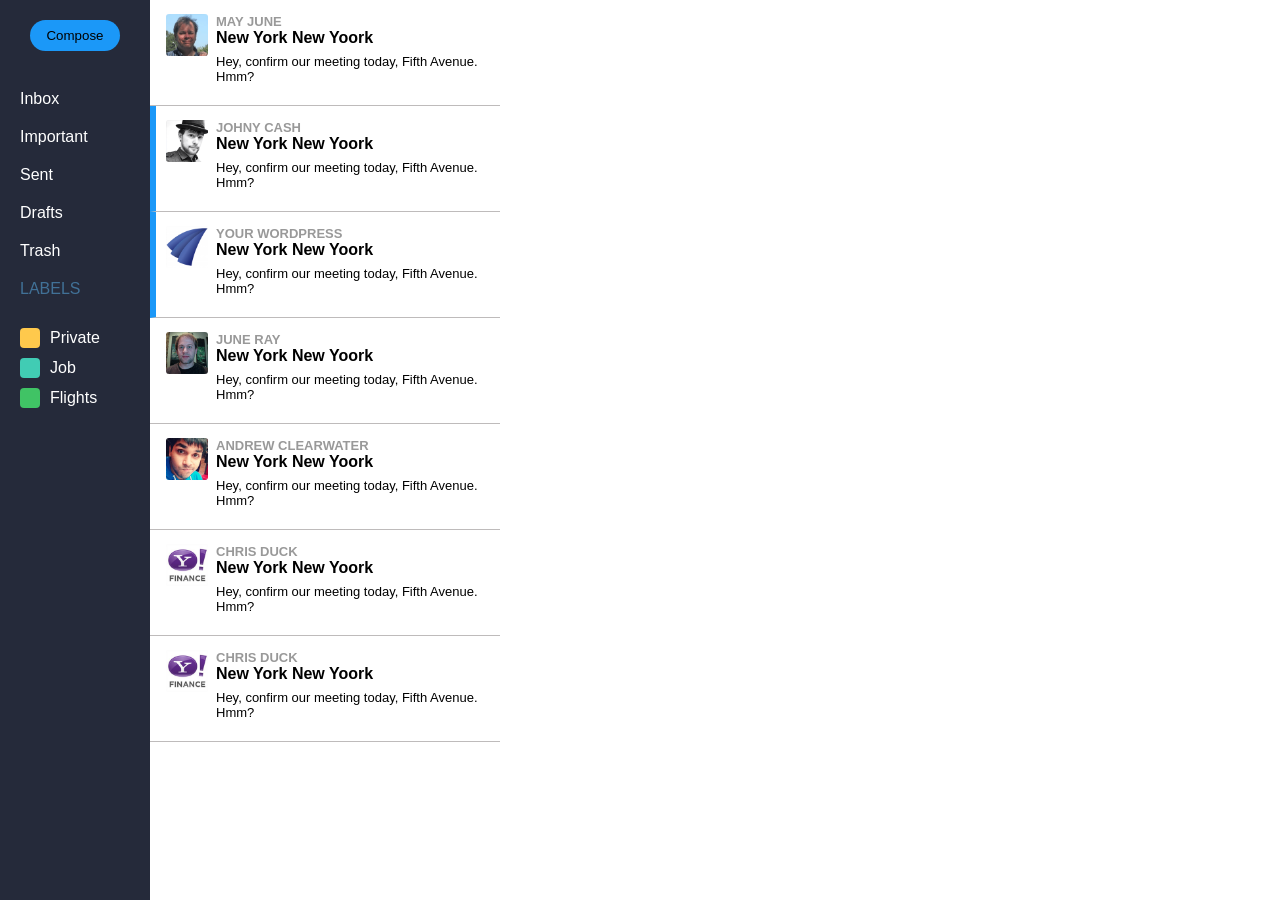
==== commit 38a1efe1: "08.04v2" ====
--- a/07.04/index.html
+++ b/07.04/index.html
@@ -27,16 +27,129 @@
 
     <div id="menu2">
         <div id="menu2left">
-            <div class="mail">New York New Yoork Lorem ipsum dolor sit amet consectetur adipisicing elit. Ut esse dolores eligendi rerum sunt cupiditate quisquam aliquam, itaque dolor ad assumenda, vel tempore. Error aut tenetur inventore, nisi asperiores labore.
-                Lorem ipsum dolor sit amet consectetur adipisicing elit. Nesciunt in, repellat expedita quae earum laudantium. Modi iure natus magnam, doloremque possimus harum cupiditate, officiis culpa sequi ea quas? Temporibus non sunt doloribus, quas culpa accusantium labore itaque. Ut dolore cumque ratione aspernatur tempore eius! Ea incidunt nulla nihil, cum nobis molestiae dignissimos tempore saepe amet, numquam obcaecati ipsum placeat modi odio deserunt corporis velit quasi voluptatem optio non vel, eum corrupti commodi repellendus? Odio hic repellat ab, qui facere accusamus fugiat, voluptatibus porro libero esse omnis exercitationem placeat eos tempore alias voluptate nemo nobis iusto! Voluptas rerum id tenetur illum!
-            Lorem ipsum dolor sit amet consectetur adipisicing elit. Dicta, ipsam blanditiis praesentium unde natus tenetur. Libero odio velit illum provident eius beatae quae ea delectus ut modi perferendis aliquid nam, temporibus odit molestias cum vel sint numquam minima cumque. Aperiam cupiditate earum praesentium minima vel iure laudantium, blanditiis velit officiis ullam. Consectetur, cum explicabo qui delectus optio doloribus, culpa quisquam quod praesentium corporis blanditiis porro? Reiciendis possimus dolor, adipisci quisquam voluptatibus explicabo culpa eligendi saepe dolore hic accusamus. Tenetur hic temporibus quis ipsa, harum culpa amet suscipit non quod quae quisquam fugiat cumque cupiditate quasi recusandae est aut autem minima totam commodi? Dolore tempore illum reprehenderit velit aspernatur, molestias non sequi assumenda adipisci facilis facere culpa commodi quam itaque ipsa natus quas repudiandae fuga cupiditate eum ducimus praesentium? Pariatur, reprehenderit voluptate provident voluptates sunt ut. Incidunt ratione sequi, magni minima quaerat dolor rerum expedita vero illum mollitia vel maiores natus officia, hic dolorem repudiandae soluta dignissimos nihil a laboriosam eos. Perferendis, nulla commodi, accusantium vel sunt eius mollitia explicabo nemo ad ducimus facere atque blanditiis maiores ipsa repudiandae similique quia qui nisi beatae eum! Voluptatibus sed itaque sunt excepturi ipsam ipsum delectus, aut quis. Eaque voluptas minus culpa ratione rem illo molestias maiores mollitia harum tempore beatae, dolor quo iure rerum nulla tenetur! Accusamus iure alias blanditiis ipsum dignissimos architecto et assumenda. Expedita, beatae. Dolorem accusantium a praesentium at maxime, ipsam provident expedita culpa sint voluptas quas soluta? Iure, autem? Consectetur, blanditiis soluta explicabo neque architecto sit, adipisci vel consequatur ducimus mollitia maiores quo voluptate distinctio minus sint at esse odio beatae deserunt unde laborum, eaque eligendi laudantium porro. Dolorem vel quo consectetur fugiat porro sunt autem libero cumque totam eius a, nulla animi at laborum voluptate ducimus sapiente optio dignissimos vero. Laboriosam qui nobis reprehenderit, illo, repellendus magni quas vero iusto iste impedit, eius quaerat vel assumenda ullam non? Quas sint, saepe veritatis optio dicta praesentium atque consequuntur dignissimos? Amet ipsa aspernatur culpa perferendis, atque voluptatum impedit mollitia facere quam rem earum ipsum ipsam molestiae recusandae est perspiciatis a inventore quaerat nobis enim. Ab error voluptates vero animi iure fugiat rem, laborum amet mollitia. Praesentium incidunt omnis minima distinctio! Aperiam, sequi atque quam magnam quia numquam non odio in, consectetur aspernatur labore dicta ipsum facilis! Reiciendis quibusdam totam magni nam doloremque, alias quia velit dignissimos possimus et saepe quam expedita, incidunt adipisci nisi debitis, ducimus assumenda! Corporis quisquam at nisi vitae, iusto a obcaecati expedita saepe odit rerum sequi voluptatum officiis quod odio. Aliquid ab asperiores deserunt minima itaque non cum iusto vero tempore, maxime optio ut omnis dolore placeat aperiam vitae repudiandae exercitationem, quibusdam obcaecati? Reiciendis culpa reprehenderit ipsa, deserunt recusandae non alias quam modi neque quas tempore nam facere ex! Vero sit, architecto quidem assumenda ipsa officia eum provident illum voluptate quasi, doloremque omnis, natus totam explicabo dolor. Molestiae, modi quos ullam quisquam consequatur iusto ab. Laborum dolor earum voluptas quasi ab rerum culpa ducimus quidem harum atque excepturi unde numquam officia corporis voluptates pariatur placeat, eum, ipsam perferendis tenetur vero temporibus. Voluptatem impedit excepturi autem porro eaque tempore quas magnam ex aspernatur, labore optio minus, sapiente, quaerat qui culpa. Optio eius eligendi error accusantium pariatur saepe, deleniti sit consequatur at officiis, repellat magnam obcaecati modi ab? Tenetur facilis ullam quaerat aperiam, earum minus aut dolor saepe quibusdam distinctio officiis veritatis alias iure tempora? Necessitatibus esse corporis repellendus sint fugit, nihil velit ex vel eum quod fuga magnam soluta explicabo ut maxime ullam mollitia voluptas! Exercitationem, tempore fugiat praesentium animi deserunt voluptatem corporis. Ipsum, sunt fuga? Quam corrupti similique officiis? Provident quisquam fuga suscipit, temporibus error quos obcaecati quae eligendi animi quidem laborum sunt nisi! Vel optio aspernatur ipsa reprehenderit officia tenetur, repellat ullam ea voluptas rerum ipsam. Temporibus doloremque corporis nesciunt nobis ipsam illum, excepturi asperiores qui, ullam natus unde tenetur voluptatum optio ratione molestias modi perspiciatis. Hic tempora tenetur aspernatur delectus earum, consequuntur molestiae laudantium eaque omnis ipsum exercitationem placeat sapiente quibusdam? Aperiam voluptatibus rerum ab, nobis quos labore animi ipsum, earum laborum hic iure unde? Eaque voluptas cupiditate reprehenderit quisquam laudantium, sapiente ducimus quos delectus vero, inventore laborum tempora esse molestiae porro ipsum impedit animi iste incidunt. Qui dolorem saepe vero voluptatibus sapiente vel quidem alias nihil expedita voluptatum ab veniam sit iusto eaque natus officia possimus facere, debitis beatae eligendi consequatur et nobis hic totam? Exercitationem aliquam natus ea vero eveniet facere harum perspiciatis voluptate sequi similique distinctio necessitatibus ab possimus fugiat, dolorum dignissimos quam quod consectetur. Sapiente provident eos sint nihil, veritatis ex! Libero, enim. Maxime incidunt tenetur beatae atque accusamus fugit expedita? Fuga, repellat. Nam perspiciatis exercitationem atque quaerat cum quae necessitatibus, mollitia harum numquam molestiae odit saepe, vitae soluta sed optio amet? Repudiandae ea quidem nemo, porro soluta exercitationem beatae amet cupiditate repellat reprehenderit, maiores quis, harum laborum iure cum eos! Perferendis odit commodi sed, minus culpa vitae corporis vero, eligendi incidunt velit nam, nemo quos quaerat soluta asperiores dignissimos eveniet qui praesentium dicta quo deleniti id laborum numquam delectus. Porro, tempore architecto. Et animi molestias voluptatem quisquam sint consequatur necessitatibus adipisci ducimus quibusdam, explicabo saepe aperiam ipsam perspiciatis aspernatur blanditiis quam nemo velit repellendus similique vel culpa at aut nam. Magnam voluptatibus ducimus vero cumque voluptate assumenda quasi commodi iure voluptas architecto esse voluptatum nihil dicta vitae rerum quis, explicabo, aut iste repudiandae recusandae sapiente earum sunt quaerat. Quae nemo maxime voluptatum obcaecati, voluptate explicabo error eligendi voluptas laudantium similique aspernatur distinctio voluptatem temporibus voluptates. Repellendus, laudantium. Rerum exercitationem voluptates aspernatur sunt delectus quia suscipit architecto, atque magnam, ducimus tempora distinctio, harum tenetur quidem. Incidunt recusandae, qui quae commodi rem, quod explicabo consequuntur accusamus id illo minus saepe laboriosam animi ad libero quia voluptatum consequatur ullam. Totam consequuntur, voluptate officia ullam adipisci architecto assumenda, voluptatibus sit harum repellat minus pariatur provident vel, voluptates ad ipsa. Eos voluptas, ipsum odit error fuga aliquam id deserunt non, tempore neque molestias delectus nobis. Esse labore quaerat atque similique explicabo aut? Excepturi modi ducimus omnis molestiae voluptas sapiente consequatur rerum illum atque veritatis ad, eligendi dicta earum! Cupiditate quam vitae amet sapiente voluptatibus ex architecto laudantium excepturi nostrum esse beatae iste magnam deserunt nulla libero vero quia sint, est assumenda voluptas! Architecto minima odit doloribus quasi amet rem omnis, sed quia blanditiis error veniam totam praesentium repudiandae perspiciatis pariatur beatae quisquam! Quo, reprehenderit fugiat! Iusto, doloribus ipsum. Atque veritatis voluptatum reprehenderit molestiae neque totam quis laborum ipsam voluptas itaque ex in vero veniam a accusantium animi distinctio exercitationem deleniti, enim illum. Labore quibusdam, voluptate cumque, maiores dolores reprehenderit at laudantium impedit ratione illo soluta? Neque velit quia distinctio sunt sit assumenda adipisci ut officia, earum illo quo, harum maxime dicta numquam? Quibusdam at obcaecati nobis, nemo asperiores doloremque nulla vero earum maxime minima harum exercitationem explicabo reprehenderit culpa. Impedit eius delectus blanditiis porro ex iusto facilis repellendus inventore alias assumenda placeat qui necessitatibus incidunt nobis rerum sint quisquam, magnam, aliquid ad ipsa quibusdam, minus commodi ullam rem! Reprehenderit quod obcaecati, expedita nisi accusantium dolor maiores, quos quisquam cumque sint eaque assumenda eius! Qui quis consequuntur odio perspiciatis porro ut placeat fugit harum molestias, libero dolore laboriosam ea maxime similique! Ab facilis molestiae ullam quia beatae officia esse enim dolor doloremque. Veritatis accusamus, quam alias nam necessitatibus tempore! Enim, magnam! Corrupti id minima labore esse rem impedit illum repudiandae dolore earum quos, ratione aliquid? Nesciunt mollitia eveniet, veniam est fugiat voluptate saepe non. Dolores error possimus excepturi consectetur illo, omnis iure voluptatum, libero similique enim et aliquid dolorem aspernatur quos nobis provident distinctio quo saepe natus maxime itaque, quibusdam exercitationem consequuntur veritatis. Nulla tenetur possimus, rerum consequuntur quasi nemo reiciendis praesentium corrupti illum quae veniam aliquid quos, perspiciatis pariatur esse, veritatis illo? Recusandae corporis dolorum id illum velit dolores non, beatae deserunt nesciunt totam saepe porro voluptatem est, laudantium quasi odio perspiciatis facere consequuntur reiciendis aliquam rem quaerat quo quia? Odio, rerum quidem. Consequatur a deleniti, nihil iste, possimus, tenetur autem odio aperiam dignissimos fuga iusto quam unde consectetur! Iusto, nihil reprehenderit, earum suscipit error aut provident at repellendus magni commodi veritatis quam dolores exercitationem? Nisi natus, eveniet quae recusandae, debitis consequatur voluptate dolor ducimus ea ad beatae velit expedita mollitia minus, tempora labore dolores nostrum iure excepturi consequuntur sequi? Consequatur nostrum et enim eos repellat, similique, tempore ab veniam molestiae placeat quibusdam quasi aut consequuntur excepturi, illum ex dolore mollitia sint voluptate fugiat quam! Magni reprehenderit soluta beatae ex dolorum. Laudantium, dolorum qui, cupiditate totam maiores vero facilis ipsa debitis iste vitae, voluptatum reprehenderit ad? Repellendus quod tempora placeat sit, unde blanditiis necessitatibus. Perspiciatis itaque blanditiis dicta. Natus eveniet ab similique hic velit praesentium laboriosam corrupti assumenda necessitatibus! Nihil architecto nobis doloremque minima nostrum sint, obcaecati aut ipsa fuga exercitationem quisquam accusantium iure! Voluptatibus iure aut in sint tenetur saepe exercitationem aliquid odio quod quaerat quisquam quidem at quasi vero pariatur dignissimos dolorem ut recusandae accusamus ipsa blanditiis, perspiciatis culpa. Id labore voluptates doloribus perferendis atque magni dolor quod ipsum, voluptatum distinctio placeat nam officia, numquam voluptas. Quam, repellendus. Accusamus facere sunt in magni consectetur distinctio quam quas dolor qui consequatur, explicabo rerum ipsam eius non ea iste aliquam molestias molestiae! Magni adipisci eveniet facilis cumque. Tenetur repudiandae optio voluptas cum delectus asperiores deleniti vero eum ullam fuga libero saepe, voluptatum nesciunt voluptatibus, quod repellat labore modi magnam. Veritatis, accusantium adipisci nostrum necessitatibus, ipsam omnis harum recusandae voluptate sit, optio beatae sint numquam laborum minus. Esse earum nesciunt quasi, a adipisci iure minima neque dolore deserunt nulla quam consectetur id, expedita, alias dolorem quas ex at vitae ducimus soluta autem ipsam sed reiciendis aliquid! Odit placeat repellendus laboriosam vero. Cumque itaque accusamus exercitationem totam id debitis, rerum minus nisi, accusantium facere nam! Tempora amet, aperiam assumenda doloribus aliquam eius quidem natus alias necessitatibus consequuntur! Ipsum, optio officia nam fugit exercitationem deserunt aliquam rem. Magni ratione ducimus itaque! Quas impedit voluptatem illum cumque odit incidunt dolores ea eaque eveniet quaerat, doloremque, sint vero numquam facilis deleniti rem! Ipsam saepe laborum beatae nostrum corporis dolorem doloribus vel harum error molestias possimus maiores iure, vero voluptate soluta nulla? Laboriosam asperiores voluptates, temporibus accusamus alias aliquid recusandae aperiam dolore quisquam molestiae optio velit iure ut maiores quibusdam ullam, iste incidunt itaque vitae. Dolor eum labore, nemo dolores cum nulla, eveniet modi delectus itaque, qui eaque. Perferendis ducimus reprehenderit aspernatur neque esse ratione nisi id iusto debitis, quas, commodi corporis at tempora? Eum, ad placeat! Consectetur, ad, asperiores, inventore consequatur vitae architecto rem reprehenderit quos fugit hic expedita! Ipsum, repudiandae. Qui accusantium accusamus atque. Nesciunt minus illo nam corporis placeat officiis sequi dolorum delectus, quas tenetur velit tempora reprehenderit fugiat excepturi ab nobis iure quidem est sit porro temporibus repellendus. Veniam velit autem similique expedita quasi dolor, perspiciatis hic magnam? Aperiam omnis quas ipsam molestias dicta laboriosam ex exercitationem tempore qui optio maiores illum id, quibusdam explicabo eum sit voluptatem, quaerat sunt! Vitae, ratione optio nam provident nobis eveniet ipsum! Odio commodi molestiae adipisci temporibus nulla! Ipsum quae illo architecto non magni officia voluptate! A cupiditate veniam optio eum magnam odio. Ut suscipit magnam et dolorum natus impedit animi cum ipsa, iure est ad odio earum beatae ratione tempore rerum ex expedita. Tempora ut iure harum? Dolores consequuntur sed vel illo facere doloremque quaerat asperiores quasi laborum hic fugit, esse ab laboriosam aperiam, officiis in perspiciatis? Soluta, totam numquam enim cupiditate cum veniam ipsa corporis nesciunt voluptate dolorem vel officia expedita molestiae fuga consequuntur atque autem. Rerum, voluptatibus in? Voluptates ad aut, nesciunt modi pariatur incidunt molestiae molestias, minus magnam sunt odit aperiam adipisci consequatur reprehenderit nam accusamus quam perferendis dignissimos possimus quisquam eum obcaecati alias itaque quos. Recusandae harum omnis laboriosam, ad molestias ea iusto adipisci alias ratione quam sit explicabo veritatis aperiam dolorum deleniti suscipit necessitatibus, nulla praesentium veniam repudiandae. Commodi, corporis ut optio ipsum natus veritatis quae cumque, vitae ipsam quaerat veniam? Consequatur rerum illo dolores quis a consectetur corporis, explicabo alias iusto voluptates voluptatum quisquam quo expedita asperiores, aliquid error quidem ex vero tempora nihil. Facilis voluptatem totam veritatis nobis veniam. Suscipit veniam, consequatur provident animi harum molestiae vero earum error id vel numquam, porro, pariatur nemo natus iste. Consectetur autem unde quasi inventore! Blanditiis libero est totam reprehenderit cupiditate laboriosam amet maxime deleniti nulla ducimus architecto sapiente, inventore quisquam. Eligendi magni tenetur sit! Odio iste rem dolore aliquid hic libero impedit minus officiis tenetur quibusdam ut illum totam nihil magni a eaque consectetur, consequatur ducimus corporis rerum omnis tempora! Obcaecati numquam aliquid perferendis iusto magnam ducimus quae ratione iste. Necessitatibus aliquid soluta nemo at id? Eum amet repudiandae deleniti ipsa tenetur veniam magni voluptates numquam natus harum aut magnam molestias soluta iste, cum laboriosam assumenda modi voluptatem temporibus sint hic est qui nihil non! Eaque libero ut, repellendus fugiat suscipit vero nobis! Est, sapiente! Dolorum, laborum ad? Fugit quo, asperiores odio hic vel temporibus non iure, facilis earum architecto, recusandae ad necessitatibus quos suscipit deleniti soluta consequatur eos labore doloribus corrupti consectetur! Ab culpa et quod maxime aliquam id beatae delectus pariatur numquam in ducimus impedit omnis accusantium nobis ad eaque aspernatur quaerat est repellendus, dolor dolores possimus. Dicta incidunt qui eum tempora, quod quis tempore sit porro cupiditate voluptatum facere soluta totam consectetur. Expedita quam autem, cum inventore nostrum reprehenderit tenetur natus voluptates quia est eaque earum, in rerum dicta libero quod at quae unde? Eaque libero placeat asperiores beatae iusto in sed, enim nam ab ad labore voluptas commodi nihil neque ut fugiat eveniet doloremque esse quo! Culpa, maxime dolorem consectetur necessitatibus qui, quas fugiat modi eum natus praesentium porro sunt unde in tempore officiis eligendi. Quos mollitia laborum repellat alias nam sapiente blanditiis quasi perferendis, pariatur natus, expedita, vitae voluptatum placeat iure earum impedit doloribus ex? Eius animi dicta vitae molestiae voluptatibus corrupti quasi laborum magni, veritatis officia sapiente ab odit at asperiores ratione nulla modi, exercitationem accusamus minus totam enim sit aperiam. In, necessitatibus eligendi suscipit vitae eum nulla itaque et cum voluptate quisquam voluptatum veniam alias perspiciatis quis sequi eos, eius, quae dolorem velit iste modi quia laborum minus tempore? Placeat architecto eum similique doloribus voluptas? Facilis beatae explicabo, maiores asperiores iure officiis minus dolor modi, voluptatum ab aspernatur? Veniam reiciendis facilis asperiores labore voluptatem quasi fugiat culpa? Omnis dolore provident similique eligendi unde qui harum impedit tenetur veritatis molestiae ipsa non in magni quo, consequatur vel nesciunt libero id facilis nobis aspernatur consectetur quia? Sequi fugiat iusto animi sint magni neque assumenda minima tempore expedita eaque totam, quos asperiores? Enim aspernatur blanditiis consectetur nulla illo natus ipsam reiciendis, beatae provident cupiditate esse laborum qui ducimus dolore sint ratione quisquam amet aliquam ab mollitia explicabo? Id error tempore rem porro pariatur in consequatur praesentium itaque facilis? Molestias suscipit, autem fugiat necessitatibus quis, pariatur doloribus iusto vero a, illo nisi in libero accusantium quod culpa omnis aliquid corrupti aspernatur quos dolores ipsam. Temporibus omnis eius qui, repudiandae repellat, odit, assumenda ullam commodi sapiente consequuntur quidem debitis non deserunt natus deleniti saepe magni cupiditate? Pariatur voluptatibus quae, corporis adipisci aliquam quasi, consequuntur magnam modi dolorem cupiditate rerum laboriosam animi accusantium. Voluptatum qui sed, laudantium beatae cum vel dolorem labore vero eos sit commodi cumque pariatur est repellendus ratione? Maiores reprehenderit eligendi, maxime ab inventore magni unde iste eius voluptates, nisi dolores sapiente provident esse quas aliquid doloribus nam quis? Similique eum vel harum earum animi at accusamus dolore magnam architecto, omnis amet commodi. Quidem sequi harum dignissimos dolores quam debitis atque corrupti minus ducimus amet architecto fuga ratione placeat ipsum mollitia ut repellendus nam, iure accusamus excepturi! Ad nihil veritatis fuga voluptates, voluptatem magnam laborum necessitatibus architecto cupiditate vero officia atque alias dignissimos, reiciendis rerum aliquid? Quos velit ad magnam architecto sapiente, neque, voluptatum sit veniam tenetur dolorem nemo maxime est eos. Doloribus modi, asperiores deleniti animi eum ipsa quos magnam ipsam exercitationem, accusamus amet quasi? Est impedit eligendi nam, id eum delectus cumque voluptas doloribus tempora magni autem, obcaecati assumenda ducimus ea molestiae, consequuntur totam voluptate sed reprehenderit qui quaerat velit? Consectetur unde recusandae reiciendis debitis saepe voluptatem incidunt consequuntur nesciunt soluta asperiores ea corrupti dolorem mollitia quos dolorum quibusdam esse porro ipsa laboriosam, omnis cupiditate! Sequi quod adipisci alias iure magnam perferendis culpa. Aliquam maxime fugit minima fugiat itaque autem natus dignissimos ipsum distinctio molestiae placeat blanditiis nostrum saepe repellendus fuga, assumenda facilis alias sapiente laboriosam veritatis accusantium exercitationem tenetur cupiditate at! Quibusdam tempora magni inventore! Neque soluta ea temporibus necessitatibus adipisci, sapiente, maiores voluptatibus error dolores laborum mollitia quam. Dolorem laboriosam excepturi perspiciatis illo corrupti, mollitia hic nisi, a explicabo accusamus quia natus neque voluptas id atque nemo vel dolor qui culpa facilis. Iste ipsam et impedit eius totam eveniet, nemo qui pariatur hic velit beatae architecto suscipit commodi quaerat fugit molestiae id! Minima minus consectetur placeat tempore ratione, possimus temporibus debitis at quibusdam nesciunt amet atque a illum maiores commodi ipsum esse incidunt labore itaque, dolore sint cum adipisci, aperiam odit! Veritatis facilis nulla labore ut placeat necessitatibus, magnam nisi, ad laudantium deleniti aspernatur. Exercitationem, dolor dolorum? Aliquid qui, corrupti aperiam, repellat consequuntur dolores totam nostrum deleniti maiores perspiciatis voluptatum sunt libero doloremque natus maxime eum, ipsum a deserunt exercitationem nemo ut inventore. Aut assumenda incidunt inventore consequatur maiores. Id veritatis minima consequatur odio saepe voluptates, doloremque numquam in dolorum earum adipisci impedit sapiente quidem quo quam pariatur est quas, placeat unde, vero eveniet? Repellendus laudantium hic ut accusamus accusantium sunt, doloremque ipsa quis? Ipsam repellat dignissimos dolorem laboriosam quibusdam mollitia eum incidunt veritatis provident debitis, voluptate dolor, iste a. Laboriosam nisi mollitia laborum, aliquam adipisci magnam nostrum vel quis ex consectetur minus pariatur modi provident. Temporibus culpa excepturi voluptatum autem ducimus! Cum ipsa nulla dolorem odit. Nam ut ipsum tempore quo cum similique incidunt amet doloribus corporis tempora fugit cupiditate magni, dolorem beatae iure mollitia eum veritatis doloremque illo suscipit ad dignissimos? Fugit nesciunt unde culpa illum cupiditate aliquid consequuntur id nostrum pariatur, animi optio dicta eveniet quasi harum aperiam! Accusantium, optio. Ut hic ex quis tempora, fuga eligendi exercitationem consectetur veritatis distinctio excepturi! Adipisci sit, voluptates inventore, id repellat nam maiores consequuntur deserunt sint itaque sed facilis blanditiis eos, iusto molestias ipsam quia aliquam quidem dignissimos odit neque velit rem! Harum vitae, excepturi explicabo beatae autem ratione tempora ipsam voluptatem deserunt repudiandae quia eius ipsa odit in quas officiis esse magnam hic tempore nam enim? Corporis laborum reiciendis quo alias, magnam atque, ullam omnis similique perspiciatis eius ipsam natus inventore rerum ut numquam excepturi saepe reprehenderit aliquid, nesciunt cumque laudantium vitae. Quasi animi, esse optio, voluptatum aliquam vero minus perspiciatis facilis nesciunt error doloremque at mollitia. Voluptates, qui asperiores. Officiis reiciendis ea eos? Praesentium necessitatibus, ipsam ex dolorem qui maxime laudantium beatae aliquam commodi aperiam. Officiis aliquam dolore est cumque necessitatibus cum tempore asperiores voluptas possimus aliquid. Omnis maxime incidunt voluptates quibusdam tenetur odit ducimus dolorum suscipit tempora corporis, asperiores quaerat, harum dolore ullam dolores. Eius consequuntur voluptate numquam! Rerum quia officiis quisquam at vel. Eius maiores pariatur magnam magni facilis laudantium in omnis nemo quis fugit quidem iusto iure minus, dolores qui impedit hic commodi beatae iste eligendi blanditiis voluptates? Eligendi repudiandae, praesentium sequi quasi obcaecati ab recusandae pariatur temporibus nisi quo, quas officiis quaerat, alias esse. Fugit pariatur recusandae aliquid dolor magni sunt ab eum sed labore unde obcaecati, nesciunt nihil voluptates officia qui rem, optio hic corporis harum dolores. Cum soluta minus officiis architecto sint, ratione nihil illum sapiente delectus neque. Nesciunt optio explicabo, eius, impedit animi mollitia dolores officia sit quas dolorum quo sed itaque dicta voluptate possimus ea minima, est quasi. Reprehenderit, harum. Ut quidem aliquid corporis omnis quos consequuntur numquam eligendi, optio totam ratione rerum nobis non quo nam natus perferendis ad blanditiis dolorum assumenda dolore eos molestiae. Quo aliquid magni accusamus voluptas, alias nostrum perspiciatis consequuntur temporibus quae sequi esse eveniet quod vel nulla nisi laboriosam eligendi similique accusantium. Veniam voluptate officia fugiat quia. Porro ipsum in officiis assumenda, delectus eius? Impedit quasi sint commodi, omnis magnam illo dolore, hic minima explicabo earum assumenda nemo perferendis corrupti, vero deserunt! Recusandae esse quibusdam dolorum, totam culpa aliquid odit, eum minima ullam quae nihil hic, quisquam alias repellendus. Impedit ex quo temporibus repellendus exercitationem ab cum voluptatem omnis, porro nulla sit aliquam libero quidem quis commodi quod expedita esse consequuntur laudantium molestias earum incidunt? Quas eius aspernatur laudantium tenetur quos doloremque illum quod maiores neque deleniti quidem repellat, facere illo doloribus aperiam ex maxime est amet labore in dicta, quisquam rem! Aspernatur, magni fugit atque minus incidunt, voluptates quis iure veritatis quidem earum at consequatur sequi odit quibusdam iusto magnam porro voluptatum doloremque. Quidem inventore in consequuntur porro vitae ducimus incidunt dicta culpa excepturi numquam perferendis animi nostrum sapiente soluta veritatis, dignissimos ullam ipsa! Molestiae deleniti corrupti amet nobis fugit! Ex, ducimus quos aliquid qui delectus alias eos labore veritatis eaque consectetur non quia est laboriosam dicta, asperiores hic inventore consequatur vero illum impedit eligendi reiciendis nesciunt? Neque, ea facilis aliquam quam velit, error sit ullam eligendi ut, quae beatae debitis? At magnam aspernatur exercitationem modi fuga nobis reiciendis rerum, pariatur et odit maiores numquam nihil, delectus repudiandae saepe ratione quod, rem nostrum aut. Laudantium est hic nobis earum, sit quae, ex, harum voluptas unde ullam veniam necessitatibus nam facere dolore alias accusantium esse magni delectus placeat corporis reiciendis at iste libero possimus? Iusto illo maxime nihil delectus magni non similique dolore dolores libero nulla ad qui, enim modi, rerum quisquam aliquam iure voluptates velit natus recusandae atque numquam officiis deleniti quos! Quo, tenetur quidem? Optio cupiditate omnis praesentium, consectetur labore, voluptas ut sequi sunt, nam esse maiores non quos? At quis ipsum tempora consequatur, sunt deserunt tempore ex perferendis laborum quae a voluptate recusandae nihil architecto voluptas commodi eligendi debitis aut totam temporibus? Odio molestias, sunt voluptate dicta minus dignissimos soluta fugiat quibusdam tempore in ipsam! Laboriosam, porro. Ad quis tenetur ut omnis, magnam consequatur aspernatur distinctio, optio eos, ex similique! Omnis neque ad corporis quia doloremque tempora repudiandae ullam nisi exercitationem dolore sint blanditiis nesciunt odio veritatis, quod, repellendus fugiat impedit voluptate iusto odit provident laudantium atque! Nostrum odit architecto voluptate molestiae. Necessitatibus delectus commodi hic porro a minus, ad, fugit sunt cumque deserunt ut! Modi nisi esse impedit. Inventore similique perferendis enim laudantium exercitationem reprehenderit doloribus temporibus! Sed ab, voluptate neque dolorum nobis ipsam autem libero odio beatae. Soluta sapiente nihil, mollitia molestiae vero provident pariatur eius cum facere quae sit praesentium deserunt enim repellendus voluptatem assumenda ipsa veniam eos fugit similique quis dicta harum blanditiis expedita? Eveniet deleniti, consectetur sequi dicta dolores quia dolorum provident, modi unde, eum qui. Sit iure ullam odio. Aliquid, optio. Suscipit velit ut modi ea, illo doloribus quaerat voluptates, fugit nam minus minima molestiae, enim aliquam nihil? Tenetur, consequuntur. Consequuntur culpa non exercitationem quia eum quas atque quasi aperiam suscipit nobis amet, ea maxime. Exercitationem aliquid consequatur minus facere nulla! Cumque corrupti unde maiores similique numquam repudiandae est? Quos eum, culpa velit repudiandae autem sapiente beatae adipisci obcaecati similique consequatur nam iusto iure voluptatibus, commodi a minus laborum eaque ipsam at quidem possimus saepe repellendus? Possimus corporis numquam quidem mollitia quo quam velit nisi, reiciendis fuga iste suscipit deserunt qui repellendus et aspernatur, delectus consequatur a porro fugit ducimus perspiciatis sequi ea hic voluptatum. Omnis amet velit praesentium quae. Asperiores sit adipisci, molestias ullam suscipit dolorem at, nam omnis tempora dolores ab consectetur soluta magni quos reprehenderit iure commodi facilis tenetur nisi placeat quas beatae! Eveniet maiores quod, cupiditate vero aperiam distinctio temporibus tempora obcaecati sint, nemo hic vitae dolorum omnis ipsum consequuntur? Nam repudiandae provident perferendis praesentium molestias dolorem ut adipisci magni, aut esse molestiae quis architecto! Optio voluptatibus voluptate doloribus repellat nemo, accusantium esse corporis magni culpa? Adipisci voluptatibus ab cupiditate vitae nisi. Explicabo dicta omnis hic quisquam. Qui esse aliquid error ratione necessitatibus, nostrum magni ipsum itaque eligendi a ea molestias tempora? Quia, earum exercitationem ratione quo sit facilis tempore veritatis? Ipsa quos numquam, aliquid mollitia doloremque eos cupiditate labore assumenda dolore aut dolores asperiores quae? Eligendi natus magnam, amet at veniam distinctio, quaerat possimus itaque, quae obcaecati porro expedita harum voluptatem doloribus dolorum quisquam! Sequi esse doloremque dolores eum veniam ad quisquam? Consequuntur assumenda exercitationem rem tempore ratione blanditiis vel pariatur, accusamus vitae? Quae voluptas aliquam culpa cum? Illo expedita, recusandae odio nesciunt excepturi suscipit voluptatibus cumque rerum laboriosam alias dolores dolor, consequuntur deleniti odit non asperiores commodi maxime esse vero illum sed quasi. Veniam ipsum iste nisi voluptatibus corporis illum, accusantium doloribus mollitia, odio voluptates praesentium sint quam. At ullam fugit corporis id repudiandae, expedita, atque, nihil eligendi et voluptas deserunt ipsam maxime molestiae accusantium fuga quam voluptatum dolores quis error eius ratione officia a? Maiores dicta cupiditate maxime. Quas accusamus consequuntur dolor iusto quaerat hic facere ullam quia nesciunt. Omnis deleniti voluptatibus molestias non id a. Deserunt deleniti eos provident praesentium a nulla suscipit repellendus? Sint animi autem tempora nostrum quisquam ratione amet, aperiam blanditiis, explicabo accusamus perspiciatis soluta fuga tenetur accusantium expedita hic maiores iusto! Obcaecati quia sequi aut fugit accusamus explicabo fugiat id voluptate perferendis aperiam cumque ipsum autem cum ad in laudantium laborum voluptas, ipsa repellat. In maxime nisi, magni accusamus eveniet quam sit error, cum beatae expedita laudantium odit dolorum amet dignissimos sunt, quod natus ratione omnis maiores. Facere velit reiciendis minima! Saepe architecto iusto, ea maxime cumque provident, reprehenderit, expedita ad ratione veniam in amet. Magnam debitis dicta nihil laudantium ipsam, animi similique architecto vel natus voluptas cupiditate corporis molestiae nemo cumque? Commodi saepe ex perferendis laudantium nobis. Dolores, eum minus. Culpa ratione, sequi distinctio ex delectus quasi nam fuga tempora odio modi totam omnis voluptates iure quaerat deserunt necessitatibus facilis minima provident quod quidem sed reprehenderit pariatur, nesciunt vel? Nesciunt ipsum officiis, voluptate quasi iusto laudantium ea nisi temporibus! Similique odit aliquid exercitationem inventore pariatur voluptas assumenda ducimus quidem dolorum! Deleniti aut nihil unde fuga enim non. Harum, excepturi. Deserunt alias dolore ipsa, repellendus temporibus delectus aperiam in maiores eos sit quaerat repudiandae veritatis qui corporis adipisci esse consectetur neque commodi animi consequuntur nesciunt! Similique, id? Exercitationem expedita nemo aperiam nulla amet accusamus, eveniet eaque culpa doloribus blanditiis ex possimus aut rem minima placeat cumque beatae pariatur asperiores dolores distinctio quod, corrupti odio! Magnam, et minus explicabo, iure id nisi maxime odit velit officiis, dolore aut eum sint obcaecati ut vel doloribus? Deserunt velit tempore alias consequuntur numquam libero voluptatum quaerat possimus excepturi placeat sed, totam perferendis quidem ipsa vero ex ut error laudantium illum! Temporibus tempore molestiae harum? Accusantium, dolorem at earum praesentium magni eligendi ullam modi explicabo asperiores illo dolore facilis eaque sunt molestias placeat, odit incidunt. Voluptatum et quaerat pariatur earum error quibusdam sed sit odio quidem saepe, modi non praesentium beatae ad dolore quas. Labore consectetur esse repellendus reiciendis officia, error voluptatem consequatur corporis, eveniet, quae corrupti est ducimus pariatur incidunt sapiente blanditiis repellat hic ipsam necessitatibus! Magnam corporis libero delectus labore saepe, reiciendis temporibus voluptate debitis reprehenderit atque corrupti repudiandae totam quam excepturi eius sed repellat dolorum expedita aspernatur maiores placeat facilis eum. Dolorem, officiis magnam quos inventore quibusdam asperiores repellendus praesentium ad fuga, provident fugiat neque illo perferendis ipsum debitis, odio ex mollitia iusto! Iusto quas fuga, suscipit numquam ipsam, at id fugiat maiores ducimus velit maxime aspernatur accusamus nostrum necessitatibus. Dolorum est voluptatem ut perspiciatis earum aut ad ipsum dignissimos quas impedit doloribus voluptas dolorem quae natus quaerat iusto adipisci ab quo praesentium tempora delectus, modi at? Iste error iure enim mollitia exercitationem nihil quo, perspiciatis inventore ea in similique! Veritatis vero, atque iure delectus provident sequi adipisci, porro iusto laudantium ducimus autem? Ducimus reprehenderit voluptatibus quod, illo porro corporis eum vero, accusantium rem magnam voluptas ipsum placeat tempore, adipisci minus. Velit asperiores ipsa repellendus excepturi ducimus sit quo dolorem iste dignissimos, at inventore officia sunt? Nihil recusandae fugiat soluta autem at voluptate. Repellat corporis tempore quidem provident ab aspernatur laborum libero quasi dolorum, blanditiis ut rerum voluptates, nobis, temporibus similique. Architecto magnam similique id modi omnis provident incidunt voluptatibus aut excepturi impedit quaerat fuga vel nisi blanditiis nihil, quasi, dolores, iste nesciunt. Laudantium, non maiores illo vitae, ab impedit itaque modi facere rem beatae animi earum magnam eligendi eum aut amet perspiciatis libero eveniet explicabo enim necessitatibus. Iste, laudantium tenetur. Fuga labore earum atque quibusdam nam eum esse eveniet? Dicta dolorem quam quisquam libero! Est incidunt illum hic culpa saepe, impedit possimus! Quibusdam repellendus excepturi ab eum rem assumenda laborum nobis aperiam nisi. Atque, rerum unde alias placeat aliquam, dolore repellat officiis ea beatae soluta rem eveniet maiores? Obcaecati quae aspernatur, incidunt dolore modi fugit a qui veritatis quidem facilis eius! Quas delectus suscipit deserunt voluptate necessitatibus similique beatae nisi fuga ducimus adipisci, eos maiores quasi iste vero! Id quos consectetur in repudiandae inventore cumque nam facere esse laborum vero quo similique minima vel voluptatum sint autem veniam ullam, expedita aliquid ad et reprehenderit, impedit atque saepe. Iste, distinctio veritatis tempora modi aut nemo quibusdam minus porro, dignissimos, labore fuga consequuntur facilis blanditiis molestias nostrum ab optio atque. Vero id iusto iure eius veniam. Quidem velit dolor repellat neque aspernatur iure repellendus laboriosam praesentium ipsam, quae libero vitae incidunt ratione optio quis recusandae. Reiciendis, qui? Cumque ratione, dolores dolorum id repellendus iure doloribus illo eaque, sequi quia odit quae harum obcaecati incidunt animi quos nihil autem dolor? Consequatur magnam, labore molestias nisi dicta consectetur, veritatis inventore voluptatibus ipsam ad quis dignissimos vel aut quod cum, quae rerum nulla est. Sed quas, ipsam culpa atque ullam doloremque voluptatum sint laudantium perferendis quidem cupiditate esse eius aliquam nihil sequi non aliquid tempore delectus, blanditiis minima? Libero suscipit unde explicabo vel amet nesciunt ratione vero eius quis nostrum distinctio necessitatibus quibusdam, quod, quidem quisquam. Repudiandae accusamus voluptatibus impedit est doloremque iste repellat id nam at omnis rem natus, nesciunt expedita esse eveniet quae ab tempora facilis placeat blanditiis eum nulla. Distinctio quis officia debitis quod, pariatur fugiat veniam placeat nesciunt cupiditate animi optio voluptas impedit totam reiciendis hic, nostrum sint ullam amet soluta nemo. Architecto dicta itaque ut consequatur corporis ea impedit dolore quidem optio, deserunt explicabo reprehenderit corrupti necessitatibus veniam? Cum, officiis sed. Nobis fuga, placeat optio eveniet similique quas qui maiores, modi, iste sint doloribus? Quae voluptates facere atque pariatur ut laboriosam soluta veritatis! Praesentium delectus ipsum, dignissimos itaque natus possimus voluptatum officiis? Dolorum amet, delectus quam illum consequuntur architecto voluptatum tempora vero impedit qui libero incidunt sunt dignissimos fuga temporibus in sed quisquam vitae? Eum beatae doloremque nemo unde dicta perspiciatis corrupti laboriosam vitae, repudiandae tempora numquam. Laudantium voluptas asperiores cupiditate eum natus incidunt accusamus reprehenderit sapiente iusto. Nulla quis corporis illum facere, veniam quisquam asperiores qui consequatur veritatis necessitatibus maxime dolorum possimus inventore ipsam temporibus iusto unde maiores nemo accusamus vero? Tempora error est magnam, dolorum pariatur, possimus, rerum earum ad obcaecati quibusdam totam accusantium. Neque necessitatibus veritatis alias illum modi voluptas possimus quam similique culpa. Ea accusantium laboriosam maxime fuga accusamus obcaecati explicabo voluptatum provident magnam! Architecto fuga ipsum ea at animi, dicta incidunt sunt modi porro eaque voluptate molestiae vero labore adipisci. Autem dolor molestiae, odio doloribus quisquam laboriosam aperiam cumque praesentium pariatur reiciendis ab fuga harum reprehenderit enim, doloremque at ex! Dolore reiciendis veniam soluta sint quia hic blanditiis architecto voluptas magni praesentium delectus eos autem, tempore eveniet temporibus error omnis deleniti in optio? Libero, architecto magni harum dolorum praesentium reiciendis cum possimus perspiciatis excepturi debitis adipisci similique maxime officiis nostrum quaerat reprehenderit neque ducimus explicabo culpa. Quam nesciunt voluptatum, officia, hic ipsa quis necessitatibus ducimus quisquam distinctio nam quaerat, ut esse provident obcaecati id alias ab debitis suscipit vel expedita illo perferendis. Ullam, quod fuga facilis, exercitationem nesciunt delectus laboriosam aspernatur et quam quis aliquid tenetur dolorem officiis sunt nisi. Dicta similique fuga totam ad accusantium, perspiciatis assumenda dolores rerum nam praesentium reprehenderit eveniet animi quae tempora id excepturi quibusdam a est delectus? Beatae sequi unde quidem nesciunt voluptatibus doloremque praesentium enim, corporis ea, cumque eveniet a et autem repudiandae aspernatur itaque porro ipsa impedit placeat quis error cum quod? Rem neque culpa vero sunt exercitationem et possimus non qui quasi placeat officiis perspiciatis ipsam eius porro natus, mollitia, voluptatum in consectetur nam dolores impedit quas! Veniam dolores cum iste. Doloribus, nesciunt. Eaque perspiciatis laboriosam ipsam aperiam natus quaerat debitis quisquam consectetur voluptas repellendus sint deserunt maxime enim modi doloremque iure odio vel repellat, in cum. Et cum porro fugiat magni officia aliquid beatae vel laboriosam molestias id! Saepe nihil, ea, suscipit, omnis doloremque dolorum tenetur distinctio et quaerat a ratione? Rerum illo velit harum id similique, fugiat voluptates officiis maxime! Voluptatibus, quasi doloremque dolorum qui earum commodi animi voluptates, quibusdam reprehenderit aliquid, quam dignissimos! Accusamus inventore, quo suscipit vitae quas beatae dignissimos error quidem corporis nesciunt illo ad, commodi delectus aut. Modi hic quia unde dolor ducimus corrupti neque assumenda praesentium atque ad id dolore exercitationem dolorem nam quae corporis molestiae cum harum voluptatum, inventore earum fuga minima. Voluptatibus soluta aliquid fugiat, earum voluptates aperiam adipisci. Doloribus iusto distinctio aut quam veritatis quisquam, doloremque voluptatibus quidem perspiciatis alias delectus sequi, praesentium repudiandae adipisci aperiam eos! Dolores dignissimos, eos sint eius voluptate veniam minima, nulla blanditiis quia nesciunt quod at est culpa neque? Officiis provident nihil eligendi. Sint accusamus rerum natus, quia voluptas ipsam quos necessitatibus aperiam veniam consectetur atque doloremque non molestias nobis, aut saepe? Quasi, accusamus? Reiciendis corporis ipsam saepe velit eveniet dolores architecto ipsum eos nisi doloremque repudiandae, voluptatem, debitis earum assumenda explicabo rerum adipisci voluptate nostrum cupiditate sunt. Amet, officiis voluptatum autem quisquam mollitia quibusdam id! Vitae et facere possimus distinctio provident quam quod debitis vel dolorum blanditiis veniam eveniet ullam expedita obcaecati, laborum quasi eos ab. Corrupti, cum ut maiores sunt sit consequatur perspiciatis explicabo aliquid unde nostrum, autem pariatur reiciendis sint delectus molestiae obcaecati. Laboriosam eius aut hic, incidunt dolore minus qui pariatur officiis necessitatibus praesentium quam nostrum, ullam obcaecati ducimus magni cupiditate totam! Fugiat dolor in ipsum ad harum rem quas pariatur vel distinctio laboriosam cupiditate eaque, optio, ex veritatis minus? Eveniet nemo, molestiae sapiente, eos ex facilis, unde ipsam dignissimos sunt facere quaerat! Beatae dolorem animi voluptatem quis recusandae itaque explicabo voluptatibus quas, quae eaque odit, aut eligendi, provident libero nihil dolor ullam modi! Placeat accusamus laboriosam nemo eum, sunt amet hic, dolores natus, architecto deleniti ipsum quasi quos laudantium labore repellat? Cupiditate maxime praesentium eius sequi repudiandae aspernatur recusandae sunt? Soluta dolorem tenetur et modi voluptates voluptate sunt veritatis a atque veniam fugiat culpa laudantium iste, quidem vero aliquam sed minus aspernatur voluptas. Libero itaque aut ullam repellendus doloribus voluptates alias placeat debitis ipsum? Quia, delectus. Voluptatum dolor ducimus, voluptatibus quidem tempore tenetur dicta obcaecati voluptas perspiciatis in enim consectetur, dolorem doloremque cum. Corrupti delectus, modi omnis quisquam blanditiis rerum porro dolorum explicabo atque enim minus necessitatibus ratione rem maxime velit doloribus? Nihil, nostrum aperiam? Ipsa, doloremque sed repellat sunt perferendis cum repudiandae adipisci. Similique amet pariatur doloremque illum odit molestias nisi quibusdam facere. Quis rerum maxime ea nulla cumque animi debitis obcaecati iure libero, aliquam fugiat delectus doloribus porro pariatur, laboriosam corrupti quibusdam ipsum. Perferendis optio voluptate commodi reiciendis perspiciatis? Deleniti reiciendis aliquid minima enim explicabo? Repellat, sunt distinctio, odit, aliquid pariatur quasi unde expedita eos libero mollitia assumenda rerum temporibus aspernatur laudantium tempore id iure ducimus cumque dicta tempora quibusdam aperiam nostrum voluptate numquam? Quaerat laudantium possimus qui blanditiis magnam. Facere eligendi sunt ex provident illum soluta quas quasi quibusdam consequatur ratione necessitatibus nesciunt debitis, non cum labore neque ipsum, est animi hic alias earum! Quod laudantium asperiores eligendi expedita facilis. Repellendus enim cupiditate ratione a, est odit nam, expedita ex incidunt quisquam praesentium? Voluptatem sed itaque ipsa dolores dolorum a quisquam eaque quod, magnam consequatur non ullam inventore cupiditate quo distinctio cumque veniam aliquam iste? Accusantium enim maiores, asperiores dolore earum error repellat blanditiis deserunt ullam dolor ea sit, et magnam consectetur accusamus praesentium totam quod id est placeat. Doloribus iure sint deleniti tempora repellat delectus voluptatum cupiditate, cumque, beatae officia veritatis dignissimos suscipit perferendis modi animi incidunt ad atque. Unde molestiae rem impedit, eligendi cum non explicabo delectus esse molestias? Debitis distinctio ex necessitatibus blanditiis in, saepe accusantium impedit illo autem sed soluta vel provident unde adipisci maiores aut laudantium? Eligendi totam deserunt, molestiae fuga suscipit dignissimos cum excepturi dolorem fugiat ratione laudantium quisquam! Nobis voluptatibus molestiae praesentium nihil. Ex sit laboriosam, asperiores architecto facilis ut provident? Modi voluptatem quis repellat cumque reiciendis optio error, placeat laboriosam distinctio ullam beatae, ex vitae ratione architecto unde voluptate debitis nostrum dignissimos nisi magnam. Animi quo optio quasi. Obcaecati nostrum, nobis consectetur necessitatibus, commodi deserunt quae expedita pariatur magni molestiae perspiciatis hic mollitia cumque ullam vitae, corrupti voluptatum possimus. Cum, ea nam! Explicabo modi facilis consequuntur placeat, asperiores dolores corporis rerum! Sint quo culpa reprehenderit corrupti magnam aliquid odit similique ipsa. Cupiditate modi animi libero, laboriosam placeat ut quae voluptas perspiciatis! Obcaecati earum nesciunt ipsam! Minus dicta voluptas similique velit fuga pariatur facere odio non voluptatem? Nulla repellat nobis deserunt corrupti sint eaque eius eveniet, magnam consequuntur ut molestias obcaecati? Perspiciatis ut harum facilis nobis voluptatibus quae, voluptatum nam repellat eum quaerat exercitationem natus quos? Nihil id eius nemo architecto, eum autem tenetur doloremque assumenda earum asperiores laboriosam reprehenderit corporis atque aperiam, tempore dolorem iure ipsa odio est? Animi saepe repellendus, corporis hic, perferendis assumenda vitae minus fugiat modi similique alias! Consectetur vero, quis error adipisci similique vel earum voluptate perspiciatis modi, repellendus nostrum numquam atque corporis, soluta eum minima ex necessitatibus suscipit. Tenetur, nostrum odio? At repellendus expedita repudiandae ducimus accusantium blanditiis, itaque est nihil! Fugit numquam error minima nostrum sit ratione, quam exercitationem fuga eum deserunt unde dolores sed? Quod sint quaerat asperiores sed? Distinctio tempore facere unde, numquam officiis itaque id, rerum qui sed ab error molestiae quisquam. Mollitia inventore odio, tenetur adipisci dignissimos illo eum totam consequuntur placeat veritatis enim nobis maxime? Quod dolores similique tenetur repudiandae nostrum reiciendis totam sequi, atque amet quis, laborum et neque. Similique, magni repellat atque totam, libero voluptates, nulla nesciunt odit saepe natus necessitatibus? Praesentium nisi provident officia ratione doloribus, similique reiciendis iusto. Atque enim earum dolores a facere. Neque, accusamus ex sapiente praesentium assumenda, voluptatum corporis adipisci doloremque eaque qui nam voluptate soluta molestiae quaerat quis impedit corrupti accusantium atque similique tempora temporibus eligendi! Aut tempora omnis temporibus deleniti voluptas, fugit consequuntur dicta laudantium quos ducimus, ex et culpa sit eaque aspernatur veritatis facilis recusandae alias! Tempora ab non a deleniti nisi rem dignissimos quidem ad, voluptatum repudiandae veritatis illo, sed distinctio, itaque vel repellat molestias. Provident autem a ullam illum obcaecati blanditiis corrupti sint repellat illo aliquam minima laudantium at molestias earum, iste placeat officiis quae facilis tempora. Odit error id ad repudiandae voluptas dolor, saepe obcaecati optio, aut distinctio minima? Modi illum assumenda eligendi. Ea repellendus autem voluptates odio? Laborum reiciendis, tenetur totam veniam, accusantium eligendi quaerat perspiciatis nobis magni obcaecati veritatis aut sunt autem nostrum. Ducimus ut ad pariatur ex laboriosam, quibusdam nisi aut sunt. Debitis ratione voluptatem quia quas dolore cumque, dicta officia repellat magni inventore saepe officiis voluptate harum sint. Voluptate, suscipit. Quo quisquam, dolorem consectetur corrupti modi assumenda error atque architecto odio nesciunt, temporibus voluptates. Labore doloremque qui, nisi at possimus odit repellendus numquam dolorem error dignissimos dolores. Facilis nisi, fugiat mollitia amet a soluta provident impedit ut repellat maiores aliquid voluptates necessitatibus, animi quidem earum, repellendus accusantium nam ex hic? Tempore ducimus neque sed magni obcaecati non fugit a odio labore ut veniam consectetur, nostrum laboriosam corporis soluta? Soluta impedit ut necessitatibus temporibus aut, dolorum laborum nulla delectus recusandae expedita! Eligendi veritatis, sit culpa animi accusantium enim, optio necessitatibus perspiciatis blanditiis perferendis rerum! Obcaecati quae vel accusamus fuga voluptatibus doloribus enim similique, eum deleniti, laboriosam minima nihil veniam odit placeat. Corrupti, officiis iusto. Quos neque commodi alias excepturi, deserunt impedit maiores ullam explicabo dolor eum. Commodi odio neque, facere ab nihil iste facilis nulla aperiam magni sapiente dolores asperiores explicabo nemo unde soluta quos deserunt quibusdam quis quae alias aliquid magnam aliquam aut. Sapiente repellendus, odio, minus qui non voluptates dolorem unde deleniti hic illo cupiditate distinctio aspernatur illum fugiat! Enim nihil exercitationem incidunt natus qui aperiam hic aspernatur tempore in consequatur facilis perferendis non, reprehenderit asperiores dolorem eos et perspiciatis dignissimos quas corporis inventore, fugit voluptate laudantium iure. Obcaecati optio quia nostrum voluptates rerum? Doloribus laborum ipsa autem nostrum architecto, beatae amet nemo voluptatum dolor odit voluptas iure, consequuntur eaque? Tenetur omnis blanditiis quasi recusandae possimus praesentium modi dolore vel eveniet explicabo at nulla earum ratione, eum quisquam ipsum quos placeat, reiciendis hic laudantium, fuga molestiae. Minima pariatur, impedit obcaecati dignissimos fugiat laudantium sunt accusamus alias ex dolore consequatur illum illo explicabo itaque ullam voluptatum maiores. Vel laudantium voluptates, iure totam libero sit enim dolorem rem asperiores impedit unde voluptate, optio atque reiciendis dolore sunt quo ea praesentium perspiciatis perferendis est fugit facilis laborum! Dolor, ipsum deserunt deleniti placeat reprehenderit illo provident doloribus. Illum veniam beatae totam culpa quas numquam voluptates quisquam. Ratione ab quaerat, sit natus non nobis reprehenderit, aliquam, laudantium eius eveniet culpa! Odio repudiandae numquam labore quis corporis adipisci ex ipsa, nemo consequuntur doloribus nobis dolor reprehenderit quam laborum impedit perferendis! Quis praesentium magnam odio numquam? Dolore molestiae excepturi illum placeat ab porro! Pariatur fugiat labore architecto reiciendis, repellendus quam delectus dolorum qui, possimus minima numquam mollitia dolor accusantium! Facilis nesciunt beatae distinctio unde itaque, at repudiandae voluptatibus assumenda, aut corporis accusantium delectus? Cumque similique tenetur earum culpa minima illo quod est? In sint quidem expedita veniam asperiores obcaecati porro incidunt temporibus nobis, est, sit aperiam inventore possimus esse quibusdam id repudiandae natus. Dicta nemo vitae voluptas non eum nulla atque mollitia doloremque enim fugiat perferendis, illo eligendi blanditiis eos nihil quos deserunt saepe accusamus. Nisi corporis molestiae quis sed id commodi enim. Voluptatibus laudantium, necessitatibus, molestiae quod facilis, beatae labore veniam fugiat unde reprehenderit quas? Similique totam officiis quaerat distinctio et ea laboriosam facere quidem cum incidunt est, quod beatae consequuntur odio reiciendis earum necessitatibus accusantium, maiores quisquam dolorum. Aperiam magni maiores ullam commodi rerum recusandae in quo necessitatibus cum delectus mollitia ad animi, dolore, laborum praesentium nisi aliquid eum doloremque minus? Quaerat soluta libero odit, ipsa animi rem quas quos earum corporis voluptatem consequuntur exercitationem culpa maiores minus iusto repudiandae quod qui dolore, ullam voluptatibus provident maxime! Modi, provident nulla. Corrupti laboriosam dolor delectus. Nemo incidunt ab dolor, repellendus rem tempora nulla earum deleniti voluptate, culpa voluptatum? Neque porro pariatur culpa eveniet aut libero quis voluptatem nihil ipsam minima quod iure vitae, placeat cupiditate blanditiis reprehenderit possimus recusandae maxime numquam id velit quidem voluptate! Odit adipisci quos id ipsam, ut omnis aperiam quaerat assumenda officia, consequatur culpa quibusdam nesciunt beatae expedita perferendis accusantium sequi iste necessitatibus doloremque praesentium repudiandae nobis voluptates! Quo dicta repudiandae reiciendis laborum corrupti laboriosam, deleniti fugit est consequatur soluta quod libero sint qui neque nemo commodi nulla dolorum, dolor praesentium iste rerum omnis esse? Consectetur minus nisi pariatur inventore sed quidem doloremque placeat recusandae aut officia delectus non omnis velit ipsum eos aperiam, laboriosam quibusdam rem at amet blanditiis consequatur obcaecati fugiat. Vitae consequatur quibusdam assumenda necessitatibus enim deserunt facilis velit ad quam suscipit minus, nulla, quasi eum iste, exercitationem voluptates quod cumque! Debitis, aliquid laudantium. Magni nihil repudiandae dolorem harum necessitatibus. Ipsum temporibus exercitationem voluptate modi vel cum, magni veritatis cupiditate asperiores vitae, natus ducimus totam. Harum ad minima, sint vel ducimus ipsum nam laudantium? Iure labore libero dolorem, ipsum alias, fuga tempore suscipit optio rem cum voluptatem expedita, animi veritatis. Ut, corporis eveniet nisi nemo quasi nihil exercitationem autem est repudiandae amet corrupti cum incidunt perspiciatis nam fugiat facere quam libero sequi ducimus possimus! Cum facere voluptatibus et atque odit esse exercitationem itaque iste! Tempora et illo aspernatur quos inventore atque culpa debitis recusandae ab, sint quia, autem vitae, accusamus eaque veritatis quas delectus minima hic quae! Voluptatibus sunt pariatur accusamus perspiciatis fuga distinctio dolores nisi neque quidem cumque eius aliquid rerum explicabo error repudiandae, magni quam. Laudantium ipsam velit est possimus reiciendis impedit laboriosam quaerat doloribus nulla ea quibusdam vel consectetur expedita quis illum asperiores porro sed dolorem, enim dicta! Porro quaerat, quod, nobis ad alias debitis optio odio error earum tenetur, at perferendis obcaecati quas! Eveniet aperiam distinctio deleniti, ullam praesentium expedita qui dolores delectus! Incidunt eos quasi, nesciunt placeat at impedit ut sunt debitis reprehenderit excepturi! Praesentium minima hic, repellat iste consectetur fugiat nam sint tenetur aut unde ipsum explicabo iure mollitia excepturi harum iusto quam, odio quaerat. Totam a magnam asperiores eius vero nobis, placeat enim, assumenda nulla beatae delectus corrupti dicta mollitia nemo accusamus quo, hic suscipit quos id laborum veniam distinctio. Unde ipsam dolorem perferendis atque minima debitis vero odio praesentium, cupiditate nulla pariatur minus aperiam. Voluptas debitis esse nobis neque, natus, vel, eaque nostrum id veritatis quo placeat fuga dicta tempora ipsam cupiditate impedit tenetur vitae a temporibus optio mollitia nihil architecto commodi voluptates! Quia labore totam soluta cumque, nostrum atque adipisci, repudiandae eaque neque optio quae ut dignissimos assumenda error veniam reiciendis repellendus nobis placeat consequatur nam quisquam fuga necessitatibus sapiente! Non quae, ipsum esse neque ab assumenda magni id doloremque cum iure nulla quis numquam beatae deserunt! Pariatur saepe nemo ratione excepturi, at officia? Repellat neque ut, dolorem dicta cum aperiam ipsam doloribus, odit voluptatibus dolor ad magnam culpa porro nihil. Officiis molestiae veritatis ex iusto similique, expedita placeat, saepe odit sit incidunt maiores? Sed nihil facilis sequi! Totam labore a voluptatem at similique? Odit ex assumenda, atque sit pariatur voluptates eligendi, amet autem dolore deleniti fugit eius suscipit vel molestiae maiores voluptatem fuga rerum cumque dolor. Quidem vel vero perspiciatis sunt, provident quos repellat delectus laboriosam, facilis aperiam quo consequuntur esse quam voluptatibus quia distinctio dolor. Laboriosam maxime voluptatum, alias, omnis facilis reiciendis, animi incidunt porro odio deleniti tenetur. Ullam iste temporibus repellendus, similique quia adipisci aspernatur nobis nulla. Magnam esse laudantium sit nostrum dolores odit, omnis praesentium voluptatum laborum earum corporis quaerat nobis quis quas consequuntur natus, itaque ducimus mollitia eos neque quidem consequatur! Voluptate qui necessitatibus excepturi eaque, omnis, error provident incidunt pariatur deleniti mollitia nihil nam fugiat aperiam aut numquam, laboriosam dolores! Culpa nihil quasi nemo vel saepe at incidunt maiores possimus eos exercitationem, cum, qui quisquam necessitatibus laboriosam nam! Corporis, dolorum nemo. Veniam ut est voluptatum. Qui tempore commodi nulla laborum eaque? Possimus doloribus praesentium accusantium officia ea eum mollitia esse perspiciatis vitae est. Quas quam sapiente quaerat rem voluptas dicta. Perspiciatis commodi, dolor animi dolore quasi ratione ipsum voluptas voluptatum recusandae et odio similique, ipsam doloremque nisi accusantium incidunt in! Fugiat nesciunt obcaecati earum provident facilis laborum placeat facere esse dolor dicta corrupti quia nemo atque culpa eos, deserunt cum quas omnis ab? Odit quaerat excepturi et enim saepe ipsum corrupti nemo minima provident, deserunt nesciunt nisi? Illum accusamus corrupti expedita, architecto aperiam atque rerum alias incidunt inventore, quas in soluta hic dicta magnam consectetur eaque unde ullam similique reiciendis laborum delectus! Assumenda repellendus quisquam laudantium? Repellendus vel, cum nostrum veniam accusamus ad, maiores provident vero odit quae ducimus! Error et saepe minus maxime eius, iste mollitia. Aspernatur temporibus omnis illum totam corrupti beatae, officiis suscipit quia recusandae numquam molestias neque quaerat quam rem dolorum, eius facilis laboriosam placeat quod odio dicta. Voluptatibus, vitae provident nobis quos nisi iste, quidem omnis nemo reiciendis magnam minima architecto corporis nihil hic nostrum, deleniti accusamus fuga blanditiis qui voluptates. Provident necessitatibus reprehenderit fugit. Distinctio ipsa ullam repudiandae, qui velit molestias sapiente corrupti nostrum quibusdam? Possimus recusandae minima facere iure. Incidunt ducimus dolorem porro ipsum quisquam neque. Nesciunt esse hic iure asperiores facere aperiam deserunt quod blanditiis ullam perspiciatis? Quo doloremque adipisci tempora ipsum nulla eligendi architecto magnam odio animi distinctio itaque laborum reiciendis possimus veritatis omnis, corporis excepturi aliquam optio eveniet sequi libero. Necessitatibus aliquam quibusdam perferendis neque quisquam adipisci quis facilis accusantium dolorum dolores veniam consequatur enim aliquid culpa obcaecati nam ipsum, a minus nemo sit magnam qui, architecto distinctio modi? Commodi id voluptas, provident nihil sint quam? Itaque placeat consectetur quia voluptatem temporibus suscipit eveniet earum culpa ratione iste sed dolor saepe quas officiis, harum ipsum autem libero quo. Et repellendus dolorum, maiores animi quasi voluptas eos optio reiciendis nulla itaque quos? Consequuntur necessitatibus eos praesentium reprehenderit harum doloribus! Consequatur excepturi nobis inventore quibusdam ullam quis earum impedit hic temporibus odio magnam corporis, nulla enim, accusantium vero? Dolorum, nisi! In facere ut eligendi omnis, assumenda reiciendis magnam voluptates, amet molestiae mollitia dolor perferendis, nesciunt temporibus obcaecati corporis. Neque explicabo magnam, reprehenderit illum quas ea suscipit, maxime assumenda voluptates dolore fugiat ut! Voluptatem sed porro, natus, et quisquam consectetur itaque non dolores doloribus ipsam earum, eos esse rerum maxime dolorum at accusantium incidunt. Aperiam voluptatum laboriosam quibusdam error porro, minus voluptate. Expedita, beatae aut ratione eveniet debitis consequatur sapiente eligendi delectus maiores assumenda dignissimos a quae, optio laborum ullam nostrum quis asperiores minus? Dolorem quia odit eligendi libero ab neque rem minima ducimus! Et possimus sint eveniet at quisquam libero dicta totam amet, doloremque voluptatem odit qui similique ullam repudiandae consectetur corporis, cumque sed debitis placeat in officia velit quis perferendis. Porro labore nesciunt iste necessitatibus aliquid harum esse culpa quasi quisquam maiores ad magnam provident vel, neque ex exercitationem animi similique beatae veritatis debitis. Deleniti ad dolores quae blanditiis nostrum ipsam impedit obcaecati quidem voluptatum nisi a, ratione enim veniam perferendis rem et soluta facere necessitatibus quis! Neque porro nisi iste fuga, a libero iure rem accusantium ut eligendi tempore? Similique voluptates, hic fugit ipsam voluptas facere aut! A totam tenetur dolorem veniam quod sapiente, magni molestiae laboriosam? Voluptatibus hic necessitatibus iste, eveniet ea aperiam quis asperiores at? Itaque quam, placeat tempore, iure perspiciatis quas id voluptatum est doloribus perferendis libero excepturi, aspernatur sapiente culpa cumque fugiat! Quod reprehenderit, unde recusandae facilis cumque modi tempora, vero doloremque ipsam deserunt repellat quasi nemo velit ducimus sed autem nesciunt perspiciatis. Sapiente sed quas voluptatibus incidunt dolorem fugiat eligendi tempora earum autem enim ad a labore aliquid nostrum quibusdam iusto, molestiae iste asperiores blanditiis repellendus reiciendis nobis veniam? Odio obcaecati veniam natus et totam possimus praesentium explicabo. Cupiditate eveniet dolorem, illo tempore neque nihil nulla. Quod pariatur nobis, nostrum possimus vel ad unde, iste id blanditiis necessitatibus beatae aperiam ullam impedit ipsam nulla! Odit illo modi dignissimos eveniet minima maxime omnis nostrum quibusdam porro ex, nam itaque totam necessitatibus rem incidunt debitis ullam corrupti consequuntur, ipsum expedita repellat quis nihil dicta. Asperiores esse illo nam assumenda quod sapiente in magni quam eum adipisci quos repellendus corporis, sunt inventore cum ab architecto eos! Aperiam repellendus vitae iusto possimus vel magnam, similique eius distinctio fuga nihil accusantium temporibus totam ipsum facere deserunt necessitatibus officia sequi, dolore voluptates dignissimos sunt. Consectetur ratione tenetur obcaecati odio dolor doloribus est quidem officiis porro quisquam neque quibusdam sit ut, cupiditate nisi aspernatur aperiam cumque explicabo dolore expedita? Quo, nihil ad neque aut, iusto maiores perspiciatis repellendus, ipsa magnam ullam consequatur explicabo architecto quia fugiat optio eum a! Placeat officiis explicabo optio beatae doloribus, eveniet incidunt? Fuga officia harum alias dicta doloribus officiis vero odit, praesentium veritatis placeat, adipisci nam doloremque quod quis architecto est necessitatibus numquam! Laborum voluptate eum delectus ipsa aspernatur sed ratione nobis soluta iste molestiae? Repellendus dicta natus expedita doloribus. Eligendi, dicta praesentium totam quas, rem laboriosam sed quidem culpa officiis cupiditate officia magnam. Nulla accusantium iste aut nihil. Laborum nobis sequi dignissimos officia. Nostrum, consequatur placeat! Repellat facilis incidunt dolor, dolorum nemo perspiciatis sapiente asperiores pariatur ex autem culpa dicta iure, aliquam doloribus. Animi neque pariatur at earum, consectetur nisi possimus eaque sequi accusamus temporibus quibusdam velit laudantium dicta error officia molestias quam quaerat culpa rem unde blanditiis est maiores tempore aliquam. Quasi dolor, cumque quo incidunt ipsum reiciendis, hic laborum omnis explicabo adipisci corporis ullam molestiae! Facere optio omnis eos et? Fugiat placeat sapiente odit aliquam quis alias ab. In fuga tenetur neque, recusandae harum quaerat, est provident alias nostrum, error nihil architecto. Fugiat expedita nesciunt architecto pariatur laborum qui, minus obcaecati iusto magni. Repellat quas in error doloribus accusamus, nam amet odio, voluptatibus, iure quasi sed fugit ab autem et voluptate a molestias harum expedita dolorem tempora possimus nihil similique? Pariatur nulla eligendi at fuga repudiandae eaque, doloribus nihil quam eveniet quidem facilis quaerat suscipit corporis saepe recusandae porro dolorum magnam, unde debitis rerum! Aspernatur nisi nemo nam numquam doloremque? Qui vero nostrum asperiores placeat iure eligendi atque quae, dicta molestias ab sit error minus accusamus reiciendis aperiam rerum, repudiandae debitis esse ipsa voluptates beatae corrupti similique animi. Optio velit ab natus expedita a fugiat eos quidem quod labore. Ea repudiandae, sunt suscipit, dolorem et animi odit delectus veniam molestiae alias nesciunt nobis facere at fuga dignissimos labore aut repellat quo dolore iste soluta aliquam aliquid. Ab soluta quasi vitae praesentium ducimus quo fugiat! Necessitatibus aspernatur ducimus quo nobis obcaecati at provident quam quidem repudiandae blanditiis, dolores laborum voluptate numquam sunt mollitia veritatis corporis labore doloremque sint architecto. Accusantium iusto, tenetur reprehenderit rerum, nulla dolores eius nostrum quo ipsam consequuntur voluptatum eaque consequatur molestias quae est, ut dignissimos tempore? Nulla illo autem odio eaque itaque vel beatae nostrum, accusantium placeat, quia sint at cum. Possimus debitis dolor quod neque facere rerum quisquam voluptate doloribus, laudantium labore veritatis eum minus quis quo nisi aut tempora praesentium sequi consectetur cumque, odio error voluptatum autem dolorem. Explicabo harum consequuntur minima iure, odit nostrum repudiandae molestiae eaque dolores. Minima cum, reiciendis placeat doloremque provident eveniet numquam saepe quidem quam quasi ut autem totam cupiditate rem fugit nam non aut suscipit ducimus! Iste ullam sunt maiores magnam aspernatur. Natus nesciunt repellendus nisi aspernatur porro adipisci provident commodi vel illo, ut alias quam laborum. Eligendi nihil odio rem laudantium cumque. Tenetur, unde? Blanditiis, ea tempora cum autem dicta corporis distinctio, quam maxime perspiciatis doloribus deserunt facere, magni dolorem esse numquam aspernatur? Accusantium omnis error cupiditate et blanditiis eos fugiat ea quo asperiores porro earum, ex doloremque consequuntur ullam reiciendis dolorum incidunt assumenda accusamus praesentium id! Quidem, officiis placeat odit voluptatum molestiae hic dolorum labore architecto, nam dolores magnam animi voluptatibus. Sequi, reiciendis ipsa? Fugit sed sint inventore deserunt ipsum ducimus alias nostrum voluptatum laborum repellendus fugiat neque veniam nisi mollitia, voluptatibus placeat libero molestiae? Laborum dolores odit obcaecati, deleniti doloremque, delectus enim esse quasi nobis est eum saepe voluptatibus aut repellendus? Pariatur, praesentium! Rem modi earum deleniti repellendus similique in sunt enim beatae, reiciendis itaque magnam dolor totam quia architecto nisi, unde natus cumque excepturi doloremque vel assumenda exercitationem corrupti provident! Tempora suscipit quia, deleniti aliquam repellat fugiat quae perspiciatis? Ipsam quo doloribus magnam veniam illo dicta rerum omnis tenetur libero voluptates voluptatibus, facere doloremque officia mollitia magni cupiditate debitis dolorem dignissimos laboriosam praesentium eum quidem iusto laborum quam. Assumenda cupiditate sed ad aliquid? Deserunt alias iusto aspernatur corporis ratione eius quo tempore quisquam voluptatibus quasi sint saepe porro quas laboriosam itaque, doloremque non molestiae, earum possimus? Consequuntur, sequi. Labore quasi vero impedit aliquam accusamus sequi iure ipsum enim voluptas autem et aspernatur molestias debitis error officiis sapiente rerum doloribus, placeat asperiores suscipit, fugiat facilis consequatur. Sunt aperiam in porro repellat ex sit ducimus? Dicta, non maiores ullam officia iste, ducimus commodi assumenda recusandae odio delectus a beatae? Perferendis, fuga illum deserunt exercitationem quod aliquid expedita ratione distinctio porro nulla minus enim laudantium? Perferendis, optio vitae. Ad libero minima quis fugiat non repellat odit omnis iste officia deserunt et, nobis inventore, facere obcaecati a assumenda doloremque modi. Quod, suscipit distinctio voluptatibus qui quia pariatur, repellat aliquam possimus assumenda fugit quasi dolor ad dolore, placeat totam nihil nostrum molestiae quidem? Quaerat quas odio magnam nostrum. Itaque officiis corrupti inventore eaque magnam ab quisquam nam enim vitae ex voluptates ad commodi, tempora dolores reprehenderit repudiandae, hic ea harum sit eius eum fuga. Nobis harum nam, ducimus debitis fugit delectus magni facilis obcaecati laborum quo aliquid atque odit officia earum voluptates iure assumenda consequuntur doloremque illum neque eaque similique sed possimus? Explicabo laboriosam hic sit amet, illum voluptas placeat fugiat deleniti perspiciatis consequatur voluptatum! Molestiae vel inventore quia repudiandae distinctio unde esse. Earum eum ad blanditiis voluptatibus numquam dolor cumque nostrum vitae doloribus nesciunt incidunt consequuntur eos voluptas possimus eius, illum recusandae vel quae, et asperiores aliquam dicta quasi minus quam. Repellat incidunt aliquid expedita, quisquam facere sint, tenetur deleniti sapiente ratione reiciendis, debitis quaerat minima. Et cum eos neque id, explicabo libero quo saepe mollitia! Nostrum reiciendis, illum facilis laboriosam commodi, eos laudantium minima dignissimos sequi id sunt iste expedita sapiente tempora, atque magni porro dolorem aliquam perspiciatis enim alias. Iusto quas consectetur inventore ipsam libero repudiandae ex exercitationem, eius recusandae quae fugit voluptate nesciunt numquam sequi sint ad quod perferendis necessitatibus facere! Labore tenetur animi repudiandae pariatur saepe commodi quidem recusandae natus, et quos voluptate voluptatibus nam non odio illo porro architecto iure iusto quo similique perferendis soluta laudantium. Necessitatibus harum, natus amet suscipit perferendis earum eaque libero officiis deserunt neque fugit delectus! Reiciendis numquam velit molestiae explicabo odio sed, delectus distinctio ut optio, illo asperiores, nulla dolores odit quos fugiat. Debitis pariatur eaque ullam blanditiis reiciendis reprehenderit laboriosam laudantium vitae est hic officia, maiores doloremque in provident temporibus facilis aperiam officiis deleniti praesentium similique ex quo voluptatum tenetur unde? Accusantium labore libero suscipit, recusandae sed atque distinctio odit? Qui modi similique optio harum quod quas quaerat animi reprehenderit vitae, omnis iure quam nobis itaque voluptas repellat, numquam minima incidunt. Nemo magnam fugiat praesentium eum ullam, doloremque quis nisi facilis, nam quae eos eius eaque repellendus sint perspiciatis dolore aspernatur atque temporibus nesciunt veniam possimus? Quo dicta natus suscipit necessitatibus ducimus consequuntur vel possimus, rem libero. Eum nesciunt sequi provident iure aliquam, quis hic omnis eaque labore sint doloribus eos reprehenderit, quam totam? Deserunt pariatur neque molestias, ratione distinctio accusantium possimus dignissimos assumenda quas vitae? Illo ab ipsum deserunt aut illum eos corrupti rerum quos dolorum explicabo fuga in nam ea, numquam ad placeat inventore beatae. Ducimus quidem ullam culpa laborum sequi optio, tempore rem iste dignissimos, dolor aspernatur aperiam quasi, dolorum incidunt aut. Voluptate vero id qui natus veniam praesentium officia ad ipsa, magnam maiores accusamus reiciendis assumenda architecto explicabo harum voluptatem ea fuga eveniet. At, expedita? Perspiciatis accusantium, a alias dolorum sint suscipit. Provident quo beatae quae aspernatur sint ipsa numquam officiis quas ad dolor harum ex quidem magni quaerat dolorem, fugiat quam illum, omnis quod debitis commodi corrupti voluptatibus neque eos! Illum quibusdam sunt quidem quisquam quo. Minima consequuntur voluptate neque porro, ipsum perspiciatis iste nam rem, nostrum eveniet possimus beatae. Ullam impedit ipsa iure illum, facilis ut, dicta at consectetur sapiente ratione nesciunt. Ullam soluta eaque deleniti blanditiis aliquid consequatur ipsa commodi numquam? Sequi, doloremque. Minima labore facilis laudantium corrupti esse accusantium velit et! Consequatur hic numquam totam velit debitis quibusdam nihil dolores possimus, incidunt eum eos repellendus, eveniet repellat temporibus. Ducimus culpa rem saepe corporis, nam sed possimus voluptas, eaque excepturi dicta pariatur dolorem ut aspernatur unde nobis, aut cum in nesciunt iste ex. Optio veritatis minus dolorum quod in provident ipsa iure eveniet voluptate. Ex consequuntur odio accusamus fugiat pariatur a in tempora numquam. Laborum ut eveniet animi eius? Impedit, accusamus officia minima libero est nihil cupiditate error adipisci cumque vero saepe amet numquam beatae vitae eos deserunt accusantium quam. Voluptas, placeat. Vel praesentium laudantium consequuntur vitae quasi ex, perferendis officiis similique cumque, fugit corrupti. Ratione totam fuga nostrum vitae sit nesciunt odit nisi eligendi voluptatibus. Atque exercitationem itaque ad quaerat eos doloribus inventore reiciendis repellat aut excepturi. Veniam unde alias a molestiae numquam et, consequuntur odit? Autem ipsa labore, suscipit dicta alias molestias, maiores dolore maxime amet officia harum! Mollitia debitis eaque repellendus quisquam dolorum, excepturi vitae aliquid qui consectetur aspernatur officia. Excepturi iusto sed dolorem, eveniet eaque aperiam esse perspiciatis modi architecto. Praesentium nisi dolorem voluptate fugiat voluptatibus facere sequi exercitationem fuga, illum nemo, sapiente magnam quasi velit voluptates corrupti earum quisquam nam natus eveniet sunt dolorum explicabo perferendis nihil? Atque enim nobis, quaerat corporis soluta ipsa debitis minus culpa temporibus magnam facere et veritatis cumque possimus esse numquam laborum officiis voluptates fugit deleniti doloribus. A nihil reiciendis corporis illo fuga omnis libero laboriosam voluptates magnam atque excepturi rerum necessitatibus nisi nemo earum corrupti, ut mollitia soluta dicta architecto accusantium quam facilis placeat. Dolorum nihil odit adipisci cupiditate architecto in neque autem fugiat atque eum culpa, est eveniet quia suscipit, deleniti id modi ipsum doloremque repellendus distinctio laudantium omnis amet. Blanditiis, est corporis.
+            <div class="mail">
+                <div class="avatar">
+                    <img class="img-avatar" src="img/p1.png">
+                </div>
+                <div class="m">
+                <div class="m1">
+                    MAY JUNE
+                </div>
+                <div class="m2">
+                    New York New Yoork
+                </div>
+                <div class="m3">
+                    Hey, confirm our meeting today, Fifth Avenue. Hmm?
+                </div>
+                </div>
             </div>
+            <div class="mail blue">
+                <div class="avatar">
+                    <img class="img-avatar" src="img/p2.png">
+                </div>
+                <div class="m">
+                <div class="m1">
+                    JOHNY CASH
+                </div>
+                <div class="m2">
+                    New York New Yoork
+                </div>
+                <div class="m3">
+                    Hey, confirm our meeting today, Fifth Avenue. Hmm?
+                </div>
+                </div>
+            </div>
+            <div class="mail blue">
+                <div class="avatar">
+                    <img class="img-avatar" src="img/p3.png">
+                </div>
+                <div class="m">
+                <div class="m1">
+                    YOUR WORDPRESS
+                </div>
+                <div class="m2">
+                    New York New Yoork
+                </div>
+                <div class="m3">
+                    Hey, confirm our meeting today, Fifth Avenue. Hmm?
+                </div>
+                </div>
+            </div>
+            <div class="mail">
+                <div class="avatar">
+                    <img class="img-avatar" src="img/p4.png">
+                </div>
+                <div class="m">
+                <div class="m1">
+                   JUNE RAY
+                </div>
+                <div class="m2">
+                    New York New Yoork
+                </div>
+                <div class="m3">
+                    Hey, confirm our meeting today, Fifth Avenue. Hmm?
+                </div>
+                </div>
+            </div>
+            <div class="mail">
+                <div class="avatar">
+                    <img class="img-avatar" src="img/p5.png">
+                </div>
+                <div class="m">
+                <div class="m1">
+                    ANDREW CLEARWATER
+                </div>
+                <div class="m2">
+                    New York New Yoork
+                </div>
+                <div class="m3">
+                    Hey, confirm our meeting today, Fifth Avenue. Hmm?
+                </div>
+                </div>
+            </div>
+            <div class="mail">
+                <div class="avatar">
+                    <img class="img-avatar" src="img/p6.png">
+                </div>
+                <div class="m">
+                <div class="m1">
+                   CHRIS DUCK
+                </div>
+                <div class="m2">
+                    New York New Yoork
+                </div>
+                <div class="m3">
+                    Hey, confirm our meeting today, Fifth Avenue. Hmm?
+                </div>
+                </div>
+            </div>
+            <div class="mail">
+                <div class="avatar">
+                    <img class="img-avatar" src="img/p6.png">
+                </div>
+                <div class="m">
+                <div class="m1">
+                    CHRIS DUCK
+                </div>
+                <div class="m2">
+                    New York New Yoork
+                </div>
+                <div class="m3">
+                    Hey, confirm our meeting today, Fifth Avenue. Hmm?
+                </div>
+                </div>
+            </div>
+
+
+
+
+
+
 
 
         </div>
         <div id="menu2right">
-            <div id="cont">Lorem ipsum dolor sit amet, consectetur adipisicing elit. Laudantium dolore quisquam culpa! Dignissimos aliquam illum delectus quasi omnis id voluptatum, consectetur quam possimus neque nam doloribus! Odio ea nam consectetur.</div>
-
+            
 
         </div>
     </div>
--- a/07.04/style.css
+++ b/07.04/style.css
@@ -1,7 +1,6 @@
 *{
     margin: 0;
     padding: 0;
-    overflow: hidden;
     font-family: Arial,sans-serif;
 }
 
@@ -16,24 +15,19 @@
     width: 100%;
     height: 100vh;
     margin-left: 150px;
-    display: flex;
-    flex-wrap: wrap;
+    
 
 }
 #menu2left{
     height: auto;
     overflow: auto;
     width: 100%;
-    max-width: 500px;
+    max-width: 350px;
     display: flex;
+    flex-direction: column;
 }
 #menu2right{
-    flex-basis: 50%;
-    height: 100vh;
-    background-color: blueviolet;
-    width: 100%;
-    max-width: 500px;
-    display: flex;
+  
     
 }
 
@@ -58,24 +52,27 @@
 }
 
 #list{
-    margin-top: 20px;
+    
     
     
 }
-.p1{
-    margin-top: 20px;  
-    padding-left: 10px; 
+.p1{ 
+    margin-top: 20px;
+    padding-left: 20px; 
 }
 
 #labels{
     color: #417197;
-    padding: 10px;
+    padding: 20px;
 }
 
 .line{
     display: flex;
     align-items: center;
-
+    padding-left: 20px; 
+    display: flex;
+    margin-top: 10px;
+    
 }
 .colors{
     width: 20px;
@@ -92,7 +89,48 @@
     background-color: #40C365;
 }
 
-.p2{
-    margin-top: 20px;  
+.p2{ 
     padding-left: 10px; 
-}+}
+
+.mail{
+    display: flex;
+    padding: 14px 16px;
+    border-bottom: 1px solid rgb(190, 187, 187);
+
+}
+.mail:hover{
+    display: flex;
+    padding: 14px 16px;
+    background-color: #eee;
+
+}
+.blue{
+    border-left: 6px solid #1b98f8;
+    padding: 14px 16px 14px 10px !important;
+}
+.avatar
+{
+    
+}
+.img-avatar
+{
+    border-radius: 3px;
+    margin-right: 8px;
+    width: 42px; 
+}
+.m1{
+    font-size: 13px;
+    font-weight: 700;
+    color: #999;
+}
+.m2{
+    font-size: 16px;
+    font-weight: 700;
+    color: black;
+}
+.m3{
+    font-size: 13px;
+    color: black;
+    margin: 7px 0;
+}
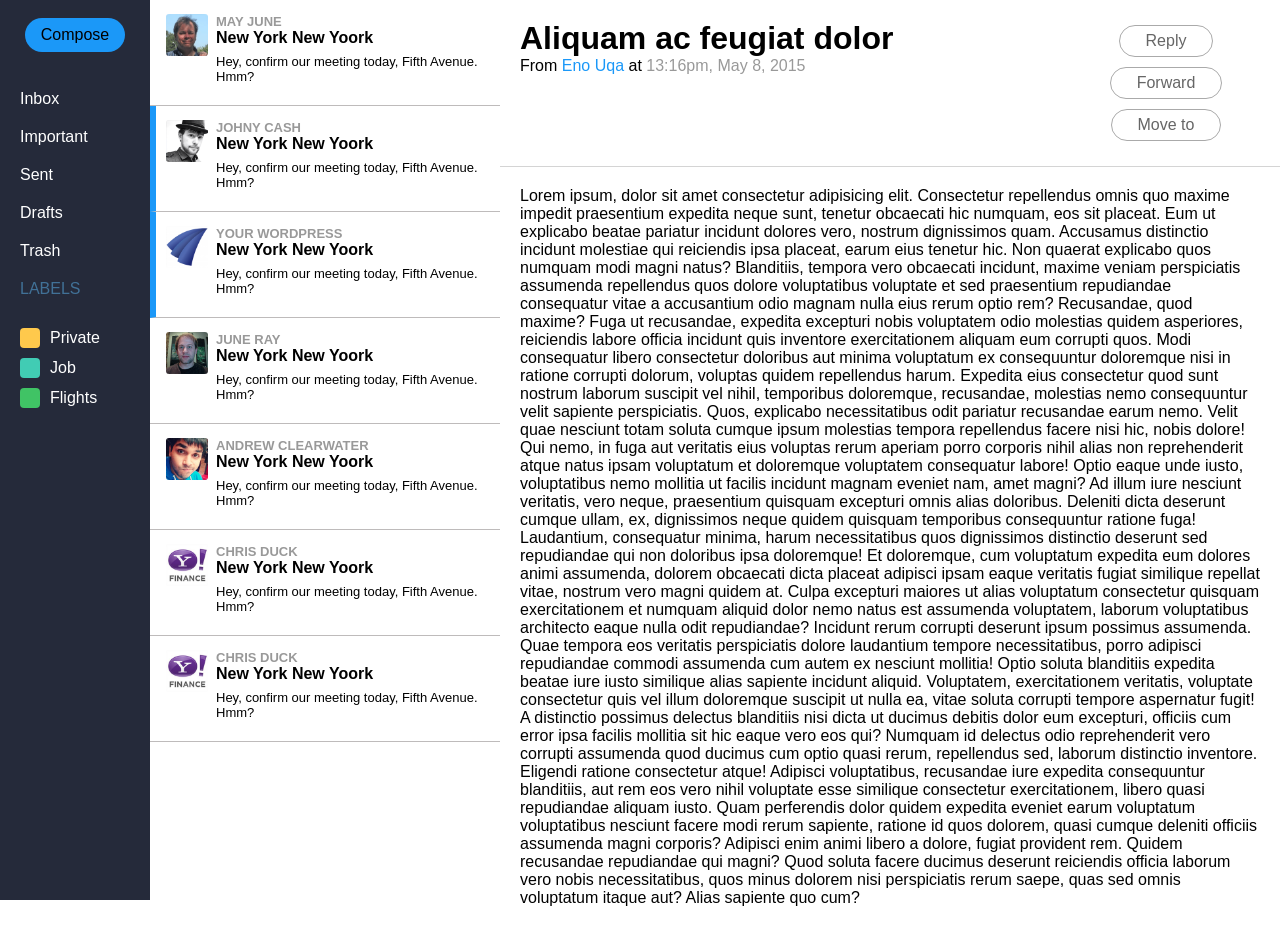
==== commit d87ab3c9: "16.04" ====
--- a/07.04/index.html
+++ b/07.04/index.html
@@ -6,9 +6,11 @@
     <meta name="viewport" content="width=device-width, initial-scale=1.0">
     <title>Document</title>
     <link rel="stylesheet" href="style.css">
+    <script src="https://code.jquery.com/jquery-3.3.1.js"></script>
 </head>
 <body>
-    <div id="menu1">
+    <div class="rwd-menu"><input class="rwd-button" type="button" value="menu"></div>
+    <div id="menu1" class="menu1">
         <div id="b">
         <input type="button" value="Compose"id="button">
         </div>
@@ -24,8 +26,17 @@
         <div class="line"><div class="colors" id="col2"></div><p class="p2">Job</p></div>
         <div class="line"><div class="colors" id="col3"></div><p class="p2">Flights</p></div>
     </div>
+    <script type="text/javascript">
+    $(document).ready(function(){
+        $('.rwd-button').click(function(){
+            $('.menu1').toggleClass('active');
+        })
+    })
+    
+    
+    </script>
 
-    <div id="menu2">
+    <div id="menu2" class="menu2">
         <div id="menu2left">
             <div class="mail">
                 <div class="avatar">
@@ -141,15 +152,26 @@
             </div>
 
 
-
-
-
-
-
-
         </div>
         <div id="menu2right">
-            
+            <div class="top-content">
+                <div class="top-left">
+                    <h2 class="h2-top">Aliquam ac feugiat dolor</h2>
+                    <span class="2-content">From 
+                        <span class="span-blue"> Eno Uqa </span> at
+                        <span class="span-grey">13:16pm, May 8, 2015</span>
+                        </span>
+                </div>
+                <div class="top-right">
+                    <input type="button" class="right-button" value="Reply">
+                    <input type="button" class="right-button" value="Forward">
+                    <input type="button" class="right-button" value="Move to">                    
+                </div>  
+
+            </div>
+            <div class="bottom-content">
+                Lorem ipsum, dolor sit amet consectetur adipisicing elit. Consectetur repellendus omnis quo maxime impedit praesentium expedita neque sunt, tenetur obcaecati hic numquam, eos sit placeat. Eum ut explicabo beatae pariatur incidunt dolores vero, nostrum dignissimos quam. Accusamus distinctio incidunt molestiae qui reiciendis ipsa placeat, earum eius tenetur hic. Non quaerat explicabo quos numquam modi magni natus? Blanditiis, tempora vero obcaecati incidunt, maxime veniam perspiciatis assumenda repellendus quos dolore voluptatibus voluptate et sed praesentium repudiandae consequatur vitae a accusantium odio magnam nulla eius rerum optio rem? Recusandae, quod maxime? Fuga ut recusandae, expedita excepturi nobis voluptatem odio molestias quidem asperiores, reiciendis labore officia incidunt quis inventore exercitationem aliquam eum corrupti quos. Modi consequatur libero consectetur doloribus aut minima voluptatum ex consequuntur doloremque nisi in ratione corrupti dolorum, voluptas quidem repellendus harum. Expedita eius consectetur quod sunt nostrum laborum suscipit vel nihil, temporibus doloremque, recusandae, molestias nemo consequuntur velit sapiente perspiciatis. Quos, explicabo necessitatibus odit pariatur recusandae earum nemo. Velit quae nesciunt totam soluta cumque ipsum molestias tempora repellendus facere nisi hic, nobis dolore! Qui nemo, in fuga aut veritatis eius voluptas rerum aperiam porro corporis nihil alias non reprehenderit atque natus ipsam voluptatum et doloremque voluptatem consequatur labore! Optio eaque unde iusto, voluptatibus nemo mollitia ut facilis incidunt magnam eveniet nam, amet magni? Ad illum iure nesciunt veritatis, vero neque, praesentium quisquam excepturi omnis alias doloribus. Deleniti dicta deserunt cumque ullam, ex, dignissimos neque quidem quisquam temporibus consequuntur ratione fuga! Laudantium, consequatur minima, harum necessitatibus quos dignissimos distinctio deserunt sed repudiandae qui non doloribus ipsa doloremque! Et doloremque, cum voluptatum expedita eum dolores animi assumenda, dolorem obcaecati dicta placeat adipisci ipsam eaque veritatis fugiat similique repellat vitae, nostrum vero magni quidem at. Culpa excepturi maiores ut alias voluptatum consectetur quisquam exercitationem et numquam aliquid dolor nemo natus est assumenda voluptatem, laborum voluptatibus architecto eaque nulla odit repudiandae? Incidunt rerum corrupti deserunt ipsum possimus assumenda. Quae tempora eos veritatis perspiciatis dolore laudantium tempore necessitatibus, porro adipisci repudiandae commodi assumenda cum autem ex nesciunt mollitia! Optio soluta blanditiis expedita beatae iure iusto similique alias sapiente incidunt aliquid. Voluptatem, exercitationem veritatis, voluptate consectetur quis vel illum doloremque suscipit ut nulla ea, vitae soluta corrupti tempore aspernatur fugit! A distinctio possimus delectus blanditiis nisi dicta ut ducimus debitis dolor eum excepturi, officiis cum error ipsa facilis mollitia sit hic eaque vero eos qui? Numquam id delectus odio reprehenderit vero corrupti assumenda quod ducimus cum optio quasi rerum, repellendus sed, laborum distinctio inventore. Eligendi ratione consectetur atque! Adipisci voluptatibus, recusandae iure expedita consequuntur blanditiis, aut rem eos vero nihil voluptate esse similique consectetur exercitationem, libero quasi repudiandae aliquam iusto. Quam perferendis dolor quidem expedita eveniet earum voluptatum voluptatibus nesciunt facere modi rerum sapiente, ratione id quos dolorem, quasi cumque deleniti officiis assumenda magni corporis? Adipisci enim animi libero a dolore, fugiat provident rem. Quidem recusandae repudiandae qui magni? Quod soluta facere ducimus deserunt reiciendis officia laborum vero nobis necessitatibus, quos minus dolorem nisi perspiciatis rerum saepe, quas sed omnis voluptatum itaque aut? Alias sapiente quo cum?
+            </div>
 
         </div>
     </div>
--- a/07.04/style.css
+++ b/07.04/style.css
@@ -2,6 +2,7 @@
     margin: 0;
     padding: 0;
     font-family: Arial,sans-serif;
+    font-size: 16px;
 }
 
 #menu1{
@@ -12,9 +13,9 @@
     position: fixed;
 }
 #menu2{
-    width: 100%;
     height: 100vh;
     margin-left: 150px;
+    display: flex;
     
 
 }
@@ -27,8 +28,49 @@
     flex-direction: column;
 }
 #menu2right{
-  
-    
+    height: auto;
+    width: 100%;
+    display: flex;
+    flex-direction: column;
+}
+.top-content{
+    display: flex;
+    justify-content: space-between;
+    padding: 20px 0 20px 20px;
+    border-bottom: 1px solid #d4d4d4;
+    
+}
+.top-right{
+    display: flex;
+    align-items: center;
+    flex-wrap: wrap;
+    flex-basis: 30%;
+    justify-content: center;
+}
+.right-button{
+    background-color: white;
+    color: #666;
+    font-size: 16px;
+    border-radius: 20px;
+    padding: 6px 26px;
+    border: #aaa 1px solid;
+    margin: 5px 10px;
+}
+.top-left{
+    flex-basis: 70%;
+}
+.h2-top{
+    font-size: 32px;
+}
+.span-blue{
+    color: #1b98f8;
+}
+.span-grey{
+    color: #999;
+}
+.bottom-content{
+    padding: 20px;
+
 }
 
 #button{
@@ -134,3 +176,60 @@
     color: black;
     margin: 7px 0;
 }
+.rwd-menu
+{
+    display: none;
+}
+
+@media (max-width:1055px){
+    .top-content{
+        flex-direction: column;
+        
+    }
+    .top-left{
+        flex-basis: 100%;
+    }
+    .top-right{
+        flex-basis: 100%;
+        margin-top: 10px;
+    }
+    #menu1{
+        width: 100%;
+        display: none;
+        height: auto;
+        position: inherit;
+        padding-bottom: 40px;
+    }
+    #menu2{
+        margin-left: 0;
+        flex-direction: column;
+        height: auto;
+    }
+    .rwd-menu{
+        display: flex;
+        height: 70px;
+        background-color: #1b98f8;
+        justify-content: center;
+        align-items: center;
+
+    }
+    body{
+        display: flex;
+        flex-direction: column;
+    }
+    .rwd-button{
+        background-color: #057dd3;
+        color: white;
+        padding: 6px 10px;
+        border: 1px solid #0564a8;
+
+    }
+    .active{
+        display: block !important;
+    }
+    .top-content{
+        justify-content: center;
+        align-items: center;
+    }
+    
+}
